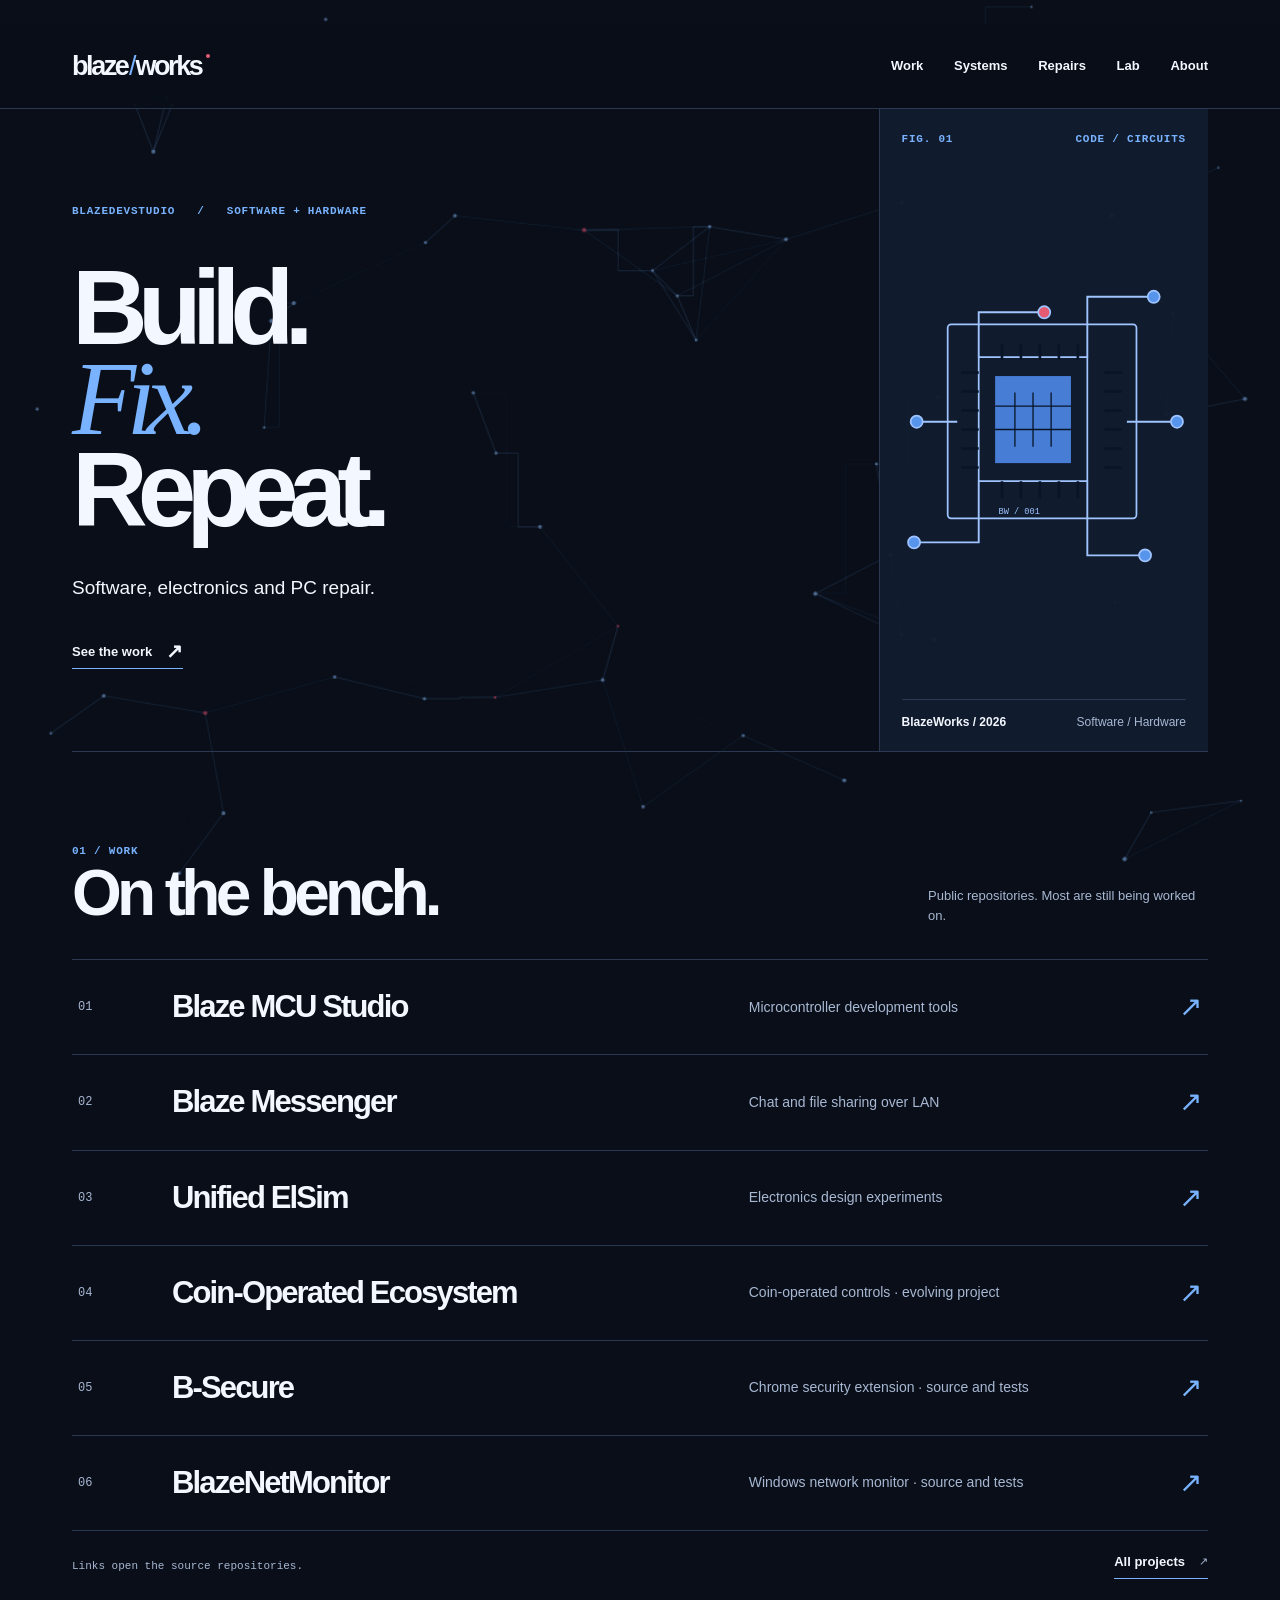
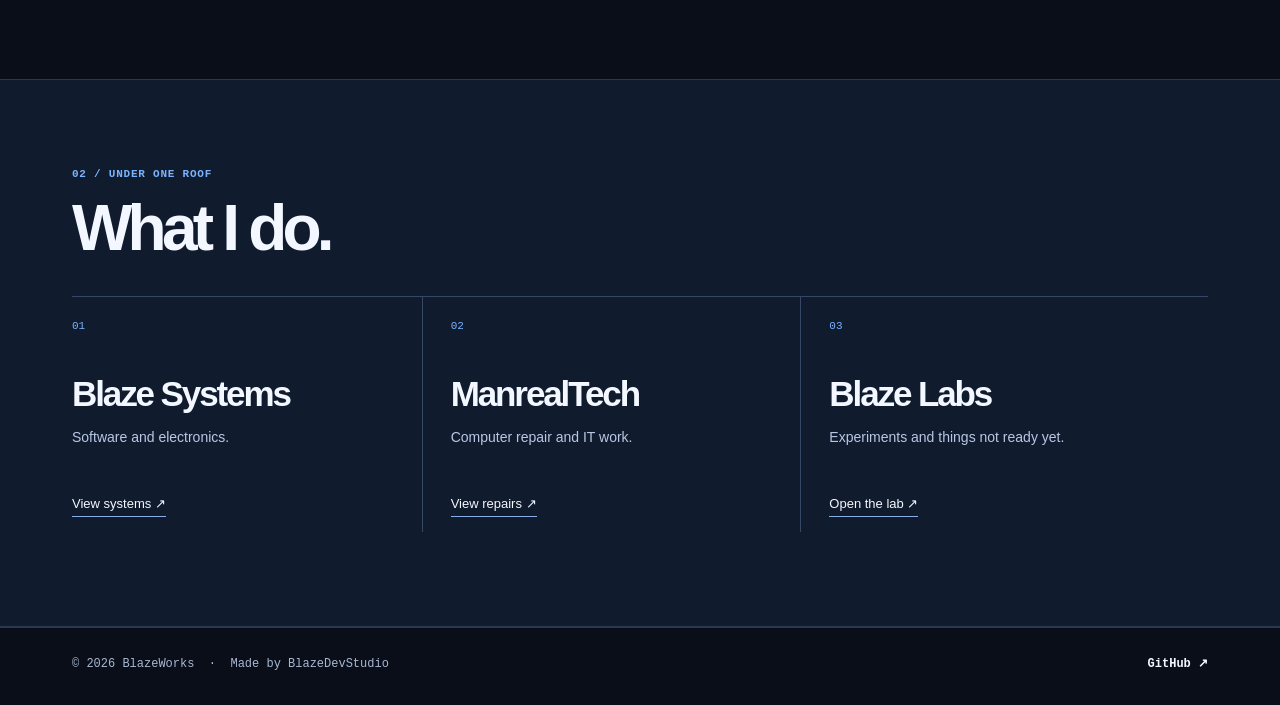
==== index.html @ 7ce8f714 "site: restore original IC artwork and extend subtle interactive circuitry to all pages" ====
<!doctype html>
<html lang="en"><head><meta charset="utf-8"><meta name="viewport" content="width=device-width, initial-scale=1"><meta name="theme-color" content="#090E18"><meta name="description" content="BlazeWorks — software, electronics, PC repair and projects from BlazeDevStudio."><title>BlazeWorks</title><link rel="icon" href="./favicon.svg" type="image/svg+xml"><link rel="stylesheet" href="./assets/style.css"><script src="./assets/circuit.js" defer></script></head>
<body><canvas id="circuit-field" class="circuit-field" aria-hidden="true"></canvas><a class="skip" href="#main">Skip to content</a><header class="site-header"><div class="container header-inner"><a class="wordmark" href="./" aria-label="BlazeWorks home">blaze<span class="mark">/</span>works</a><nav class="nav" aria-label="Main navigation"><a href="./projects/">Work</a><a href="./systems/">Systems</a><a href="./manrealtech/">Repairs</a><a href="./labs/">Lab</a><a href="./about/">About</a></nav></div></header>
<main id="main">
<section class="hero container"><div class="hero-copy"><div><span class="kicker">BlazeDevStudio &nbsp; / &nbsp; Software + hardware</span><h1>Build.<br><em>Fix.</em><br>Repeat.</h1><p class="hero-sub">Software, electronics and PC repair.</p></div><div class="hero-meta"><a class="text-link" href="./projects/">See the work <span class="arrow">↗</span></a></div></div><div class="hero-aside"><div class="folio"><span>FIG. 01</span><span>CODE / CIRCUITS</span></div><svg class="artwork" viewBox="0 0 330 370" fill="none" xmlns="http://www.w3.org/2000/svg" role="img" aria-label="Simple circuit board drawing">
<rect x="53" y="70" width="219" height="225" rx="4" stroke="currentColor" stroke-width="2"/>
<path d="M89 108V56H165M215 108V38H292M89 252V323H14M215 252V338H282M63 183H17M262 183H319" stroke="currentColor" stroke-width="2.2" stroke-linecap="square"/>
<rect x="89" y="108" width="126" height="144" rx="1" stroke="currentColor" stroke-width="2"/>
<rect x="108" y="130" width="88" height="101" fill="#477DD5"/>
<path d="M131 149v63m21-63v63m21-63v63" stroke="#091426" stroke-width="1.5"/>
<path d="M108 165h88M108 192h88" stroke="#091426" stroke-width="1.5"/>
<path d="M116 112v-19m22 19V93m22 19V93m22 19V93m22 19V93M116 252v20m22-20v20m22-20v20m22-20v20m22-20v20M89 126H69m20 22H69m20 22H69m20 22H69m20 22H69m20 22H69m166-110h20m-20 22h20m-20 22h20m-20 22h20m-20 22h20m-20 22h20" stroke="#091426" stroke-width="3"/>
<circle cx="165" cy="56" r="7" fill="#E45B72" stroke="currentColor" stroke-width="2"/>
<circle cx="292" cy="38" r="7" fill="#5795EC" stroke="currentColor" stroke-width="2"/>
<circle cx="14" cy="323" r="7" fill="#5795EC" stroke="currentColor" stroke-width="2"/>
<circle cx="282" cy="338" r="7" fill="#5795EC" stroke="currentColor" stroke-width="2"/>
<circle cx="17" cy="183" r="7" fill="#5795EC" stroke="currentColor" stroke-width="2"/>
<circle cx="319" cy="183" r="7" fill="#5795EC" stroke="currentColor" stroke-width="2"/>
<text x="112" y="290" fill="currentColor" font-size="10" font-family="monospace">BW / 001</text>
</svg><div class="aside-caption"><span>BlazeWorks / 2026</span><span>Software / Hardware</span></div></div></section>
<section class="section container" id="work"><div class="section-header"><div><span class="overline">01 / Work</span><h2 class="section-heading">On the bench.</h2></div><p class="section-note">Public repositories. Most are still being worked on.</p></div><div class="work-list"><a class="work-row" href="https://github.com/BlazeDevStudio/BlazeMCUstudio" aria-label="Blaze MCU Studio on GitHub"><span class="number">01</span><h3>Blaze MCU Studio</h3><p>Microcontroller development tools</p><span class="go" aria-hidden="true">↗</span></a><a class="work-row" href="https://github.com/BlazeDevStudio/BlazeMessenger" aria-label="Blaze Messenger on GitHub"><span class="number">02</span><h3>Blaze Messenger</h3><p>Chat and file sharing over LAN</p><span class="go" aria-hidden="true">↗</span></a><a class="work-row" href="https://github.com/BlazeDevStudio/BlazeUnifiedElSim" aria-label="Unified ElSim on GitHub"><span class="number">03</span><h3>Unified ElSim</h3><p>Electronics design experiments</p><span class="go" aria-hidden="true">↗</span></a><a class="work-row" href="https://github.com/BlazeDevStudio/CoinOperatedEcosystem" aria-label="Coin-Operated Ecosystem on GitHub"><span class="number">04</span><h3>Coin-Operated Ecosystem</h3><p>Coin-operated controls · evolving project</p><span class="go" aria-hidden="true">↗</span></a><a class="work-row" href="https://github.com/BlazeDevStudio/B-Secure" aria-label="B-Secure on GitHub"><span class="number">05</span><h3>B-Secure</h3><p>Chrome security extension · source and tests</p><span class="go" aria-hidden="true">↗</span></a><a class="work-row" href="https://github.com/BlazeDevStudio/BlazingSystems-Projects/tree/main/networking/blazenetmonitor" aria-label="BlazeNetMonitor on GitHub"><span class="number">06</span><h3>BlazeNetMonitor</h3><p>Windows network monitor · source and tests</p><span class="go" aria-hidden="true">↗</span></a></div><div class="work-footer"><span>Links open the source repositories.</span><a class="text-link" href="./projects/">All projects <span class="arrow">↗</span></a></div></section>
<section class="studios"><div class="container"><span class="overline">02 / Under one roof</span><h2 class="studios-heading">What I do.</h2><div class="studio-grid"><div class="studio"><span class="studio-num">01</span><h3>Blaze Systems</h3><p>Software and electronics.</p><a href="./systems/">View systems ↗</a></div><div class="studio"><span class="studio-num">02</span><h3>ManrealTech</h3><p>Computer repair and IT work.</p><a href="./manrealtech/">View repairs ↗</a></div><div class="studio"><span class="studio-num">03</span><h3>Blaze Labs</h3><p>Experiments and things not ready yet.</p><a href="./labs/">Open the lab ↗</a></div></div></div></section>

</main><footer class="site-footer"><div class="container footer-inner"><small>© 2026 BlazeWorks &nbsp;·&nbsp; Made by BlazeDevStudio</small><a href="https://github.com/BlazeDevStudio">GitHub ↗</a></div></footer></body></html>
---- assets/style.css ----
:root{color-scheme:dark;--paper:#090E18;--ink:#F3F7FF;--soft:#A8B8D3;--rule:#2A3852;--accent:#79B3FF;--accent-hover:#B5D6FF;--signal:#E45B72;--panel:#111D30;--panel-hover:#16233A;--frame:1136px}
*{box-sizing:border-box}
html{scroll-behavior:smooth}
body{margin:0;background:var(--paper);color:var(--ink);font:16px/1.5 Arial,Helvetica,sans-serif;-webkit-font-smoothing:antialiased}
a{color:inherit;text-decoration:none}
a:focus-visible{outline:2px solid var(--accent);outline-offset:5px}
button{font:inherit}
.skip{position:absolute;left:-9999px;top:0;background:var(--accent);color:#090E18;z-index:10;padding:12px}
.skip:focus{left:0}
.container{width:min(var(--frame),calc(100% - 56px));margin:auto}
.site-header{border-bottom:1px solid var(--rule);background:var(--paper)}
.header-inner{display:flex;align-items:center;justify-content:space-between;min-height:84px;gap:24px}
.wordmark{font-size:27px;font-weight:850;letter-spacing:-.09em;white-space:nowrap;line-height:1}
.wordmark .mark{font-weight:400;color:var(--accent);margin:0 .055em}.wordmark::after{content:"";display:inline-block;width:4px;height:4px;background:var(--signal);border-radius:50%;margin:1px 0 0 5px;vertical-align:top}
.nav{display:flex;gap:clamp(14px,2.4vw,35px);align-items:center;flex-wrap:wrap}
.nav a{font-size:13px;font-weight:700;position:relative}
.nav a[aria-current=page]:after,.nav a:hover:after{content:"";height:2px;background:var(--accent);position:absolute;left:0;right:0;bottom:-8px}
.nav a.external:after{display:none}
.nav a.external{border-bottom:1px solid currentColor;padding-bottom:3px}
.kicker,.overline,.meta,.eyebrow,.folio,.footlabel{font-family:ui-monospace,SFMono-Regular,Consolas,"Liberation Mono",monospace;font-size:11px;font-weight:600;letter-spacing:.07em;text-transform:uppercase}
.kicker{color:var(--soft)}
.hero{min-height:620px;display:grid;grid-template-columns:1.42fr .58fr;border-bottom:1px solid var(--rule)}
.hero-copy{padding:88px 25px 82px 0;display:flex;flex-direction:column;justify-content:space-between;align-items:start}
.hero h1{margin:42px 0 40px;font-size:clamp(68px,8.2vw,134px);line-height:.86;letter-spacing:-.095em;font-weight:800}
.hero h1 em{font-family:Georgia,"Times New Roman",serif;font-weight:400;letter-spacing:-.09em;color:var(--accent)}
.hero-sub{font-size:19px;max-width:395px;line-height:1.4;margin:0}
.underlined{border-bottom:2px solid var(--accent);padding-bottom:2px}
.hero-meta{display:flex;gap:16px;align-items:center;margin-top:40px}
.text-link{display:inline-flex;gap:14px;align-items:center;font-size:13px;font-weight:750;border-bottom:1px solid var(--accent);padding-bottom:7px}
.text-link:hover{border-color:var(--accent-hover);color:var(--accent-hover)}
.arrow{font-size:20px;line-height:1}
.hero-aside{position:relative;border-left:1px solid var(--rule);background:var(--panel);padding:22px 22px 20px;display:flex;flex-direction:column;justify-content:space-between;overflow:hidden;min-width:0}
.hero-aside .folio{display:flex;justify-content:space-between}
.artwork{width:100%;max-width:335px;align-self:center;display:block;color:#9FC4FF}
.aside-caption{display:flex;justify-content:space-between;align-items:end;gap:8px;font-size:12px;font-weight:700;border-top:1px solid var(--rule);padding-top:13px}
.aside-caption span:last-child{color:var(--soft);font-weight:400}
.section{padding:85px 0 100px}
.section-header{display:flex;align-items:end;justify-content:space-between;gap:24px;margin-bottom:34px}
.section-heading{margin:0;font-size:clamp(38px,5.5vw,64px);line-height:1;letter-spacing:-.073em}
.section-note{font-size:13px;color:var(--soft);max-width:280px;margin:0}
.work-list{border-top:1px solid var(--rule)}
.work-row{display:grid;grid-template-columns:80px minmax(0,1.1fr) minmax(0,.8fr) 30px;align-items:center;gap:14px;border-bottom:1px solid var(--rule);padding:30px 6px;transition:background .15s ease}
.work-row:hover{background:var(--panel-hover)}.work-row:hover h3{color:var(--accent-hover)}
.work-row .number{font:12px ui-monospace,SFMono-Regular,Consolas,monospace;color:var(--soft)}
.work-row h3{margin:0;font-size:clamp(22px,2.5vw,31px);letter-spacing:-.06em;line-height:1.1}
.work-row p{font-size:14px;color:var(--soft);margin:0}
.work-row .go{font-size:28px;line-height:1;text-align:right}
.work-row:hover .go{color:var(--accent)}
.work-footer{margin-top:21px;display:flex;justify-content:space-between;align-items:center;gap:15px}
.work-footer span{font:11px ui-monospace,SFMono-Regular,Consolas,monospace;color:var(--soft)}
.studios{background:var(--panel);color:var(--ink);padding:80px 0 94px;border-top:1px solid var(--rule);border-bottom:1px solid var(--rule)}
.studios-heading{font-size:clamp(38px,5vw,64px);letter-spacing:-.075em;line-height:1;margin:12px 0 36px}
.studio-grid{display:grid;grid-template-columns:repeat(3,1fr);border-top:1px solid #364866}
.studio{min-height:235px;display:flex;flex-direction:column;border-right:1px solid #364866;padding:23px 32px 15px 0;margin-right:28px}
.studio:last-child{border:0;margin-right:0}
.studio-num{font:11px ui-monospace,SFMono-Regular,Consolas,monospace;color:#A6B9DC}
.studio h3{margin:36px 0 6px;font-size:clamp(25px,3vw,35px);letter-spacing:-.06em}
.studio p{margin:0 0 20px;color:#B8C8E4;font-size:14px}
.studio a{margin-top:auto;font-size:13px;border-bottom:1px solid #87ADE7;width:fit-content;padding-bottom:3px}
.studio a:hover{color:var(--accent-hover);border-color:var(--accent-hover)}
.note-strip{padding:42px 0 50px;border-bottom:1px solid var(--rule)}
.note-strip .container{display:flex;align-items:start;gap:36px;justify-content:space-between}
.note-strip p{font-family:Georgia,serif;font-size:clamp(23px,3vw,35px);line-height:1.24;letter-spacing:-.035em;margin:0;max-width:700px}
.site-footer{padding:28px 0 35px}
.footer-inner{display:flex;justify-content:space-between;align-items:center;gap:24px}
.footer-inner small,.footer-inner a{font:12px ui-monospace,SFMono-Regular,Consolas,monospace;color:var(--soft)}
.footer-inner a{color:var(--ink);font-weight:bold}
.inner-hero{padding:76px 0 65px;min-height:355px;display:flex;flex-direction:column;justify-content:space-between;border-bottom:1px solid var(--rule)}
.inner-hero h1{font-size:clamp(60px,10vw,132px);line-height:.9;letter-spacing:-.09em;margin:24px 0 25px}
.inner-hero .intro{font-size:18px;max-width:520px;margin:0}
.inner-hero .back{font:12px ui-monospace,SFMono-Regular,Consolas,monospace;color:var(--soft)}
.inner-hero .back a{border-bottom:1px solid var(--accent);color:var(--ink)}
.inner-section{padding:62px 0 105px}
.two-col{display:grid;grid-template-columns:200px 1fr;gap:40px}
.inner-section .section-heading{font-size:clamp(32px,4vw,49px);margin:0 0 30px}
.fact-row{display:grid;grid-template-columns:minmax(150px,.6fr) minmax(0,1fr);gap:25px;padding:22px 0;border-top:1px solid var(--rule);font-size:14px}
.fact-row strong{font-size:19px;letter-spacing:-.04em}
.fact-row span{color:var(--soft)}
.fact-row:last-child{border-bottom:1px solid var(--rule)}
.small-note{margin:22px 0 0;font-size:12px;color:var(--soft)}
.editorial{font:clamp(22px,3vw,33px)/1.35 Georgia,"Times New Roman",serif;max-width:700px;margin:0}
.editorial strong{font-family:Arial,Helvetica,sans-serif;font-weight:800}
.about-stack{max-width:850px}
.about-stack p{font-size:clamp(21px,3vw,30px);line-height:1.33;letter-spacing:-.045em;margin:0 0 24px}
.about-stack p.small{font-size:15px;letter-spacing:0;color:var(--soft);max-width:560px}
@media(max-width:850px){.hero{min-height:540px;grid-template-columns:1.1fr .9fr}.hero h1{font-size:clamp(56px,9.3vw,90px)}.hero-copy{padding-top:58px}.work-row{grid-template-columns:47px minmax(0,1fr) minmax(0,.8fr) 22px}}
@media(max-width:680px){.container{width:min(var(--frame),calc(100% - 36px))}.header-inner{min-height:88px;flex-direction:column;align-items:flex-start;justify-content:center;gap:14px;padding:16px 0}.wordmark{font-size:25px}.nav{gap:18px}.nav a{font-size:12px}.hero{display:block;min-height:0}.hero-copy{padding:64px 0 56px}.hero h1{font-size:clamp(66px,15vw,106px);margin:35px 0}.hero-sub{font-size:17px}.hero-aside{min-height:215px;border-left:0;border-top:1px solid var(--rule);padding:14px;display:grid;grid-template-columns:1fr 1fr;gap:8px;align-items:center}.artwork{max-width:150px;max-height:180px;margin:auto}.hero-aside .folio{flex-direction:column;gap:5px}.aside-caption{flex-direction:column;align-items:flex-start;border-top:0;padding:0}.section{padding:56px 0 70px}.section-header{align-items:start;flex-direction:column;gap:10px}.work-row{grid-template-columns:28px 1fr 24px;gap:10px;padding:22px 4px}.work-row p{grid-column:2;font-size:13px;grid-row:2}.work-row .go{grid-column:3;grid-row:1}.work-row h3{font-size:25px}.work-footer{align-items:start;flex-direction:column}.studios{padding:57px 0 70px}.studio-grid{display:block}.studio{border:0;border-bottom:1px solid #364866;margin:0;min-height:0;padding:17px 0 24px}.studio h3{margin:12px 0 5px}.studio p{margin-bottom:12px}.note-strip{padding:32px 0}.note-strip .container{flex-direction:column;gap:14px}.footer-inner{align-items:start;flex-direction:column;gap:9px}.inner-hero{min-height:330px;padding:55px 0 42px}.inner-hero h1{font-size:clamp(57px,12vw,90px)}.inner-hero .intro{font-size:17px}.inner-section{padding:45px 0 75px}.two-col{display:block}.two-col>.overline{display:block;margin-bottom:26px}.fact-row{grid-template-columns:1fr;gap:6px;padding:18px 0}}
@media(prefers-reduced-motion:reduce){html{scroll-behavior:auto}.work-row{transition:none}}

/* Minimal blue topaz highlights, no gradients */
.kicker,.folio,.studio-num,.overline{color:var(--accent)}
.nav a:hover,.nav a[aria-current=page]{color:var(--accent-hover)}
.work-row .go{color:var(--accent)}
.site-footer{border-top:1px solid var(--rule)}
::selection{background:#2C60AA;color:#FFFFFF}

/* Global, lightweight circuit field. Text and interactive elements remain above it. */
.circuit-field{position:fixed;inset:0;width:100%;height:100%;z-index:0;pointer-events:none;opacity:.94}
body>:not(.circuit-field){position:relative;z-index:1}
.site-header{background:rgba(9,14,24,.95)}
.hero-aside,.studios{background:rgba(17,29,48,.95)}
@media(max-width:680px){.circuit-field{opacity:.79}}
@media print{.circuit-field{display:none}}

/* BlazeDevStudio v3 — same editorial geometry, approved B in the hero. */
.brand-emblem{display:block;align-self:center;width:min(100%,320px);max-height:350px;height:auto;object-fit:contain}
@media(max-width:680px){.brand-emblem{max-width:175px;max-height:185px}}
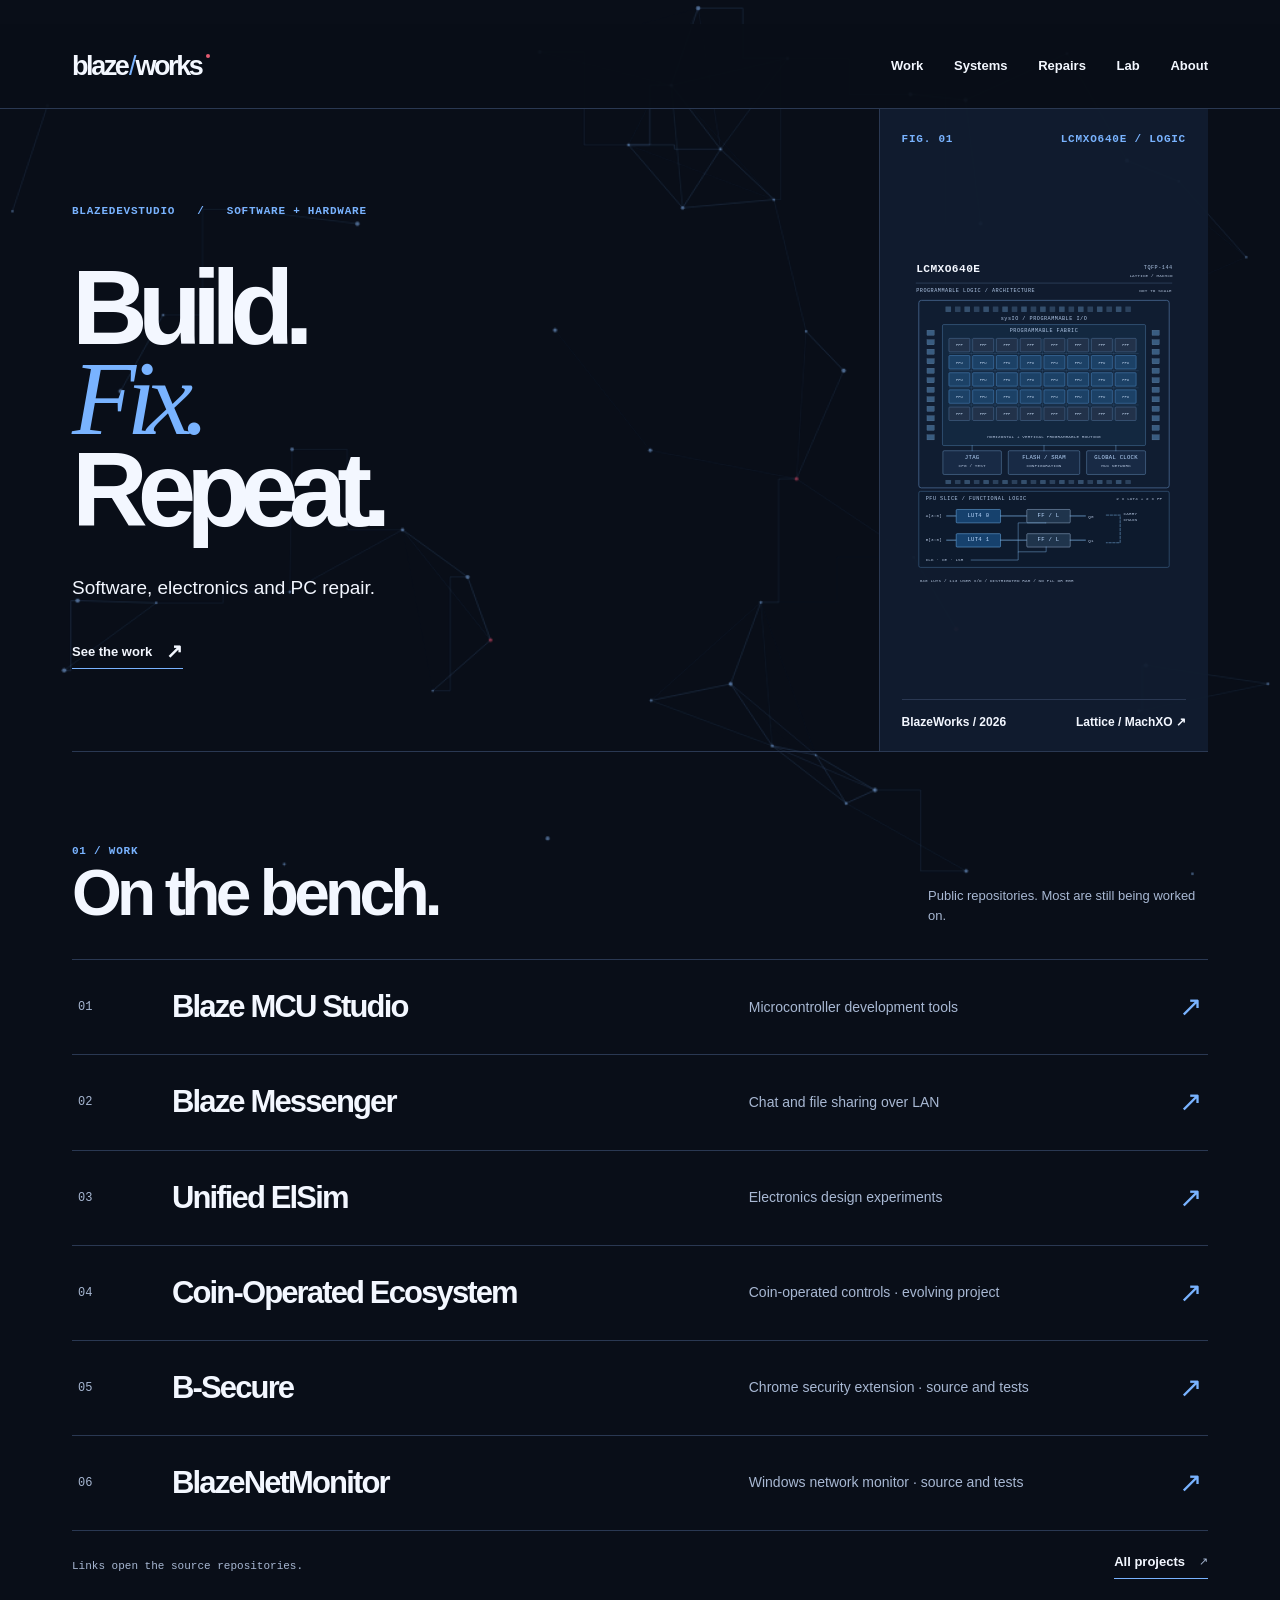
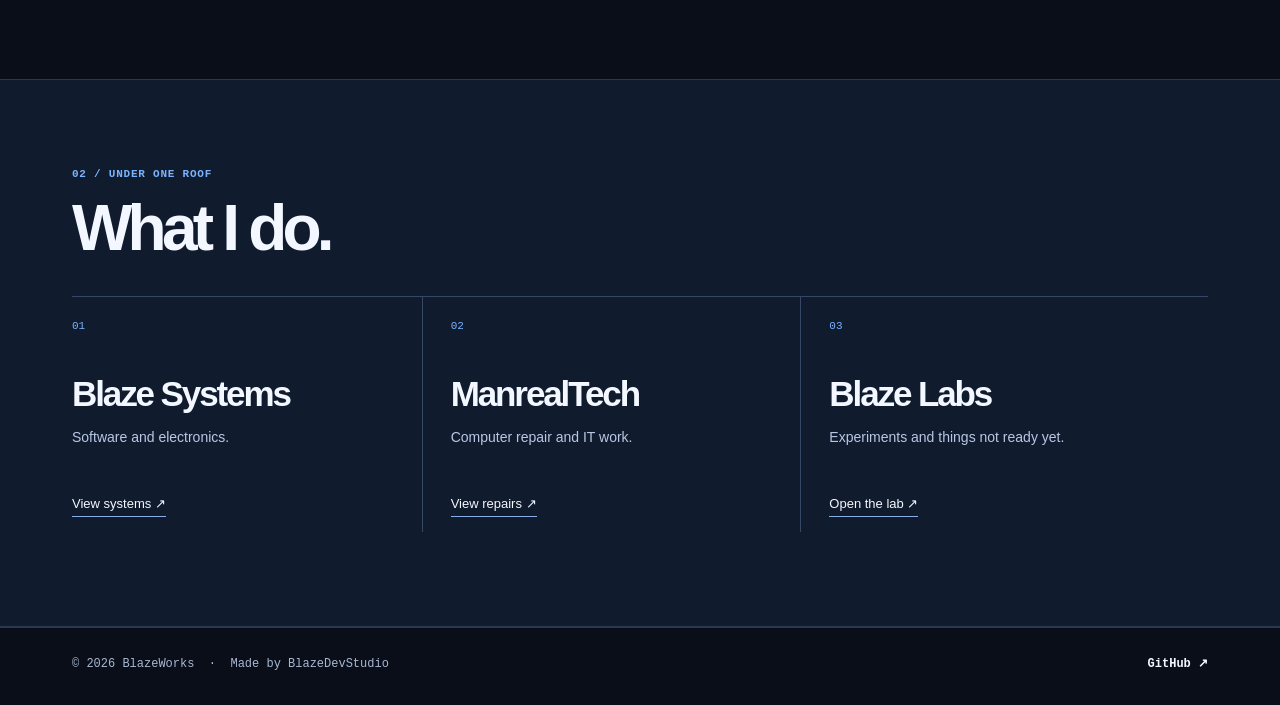
==== commit 7a7f16f3: "site: replace decorative IC with manufacturer-grounded MachXO640E logic architecture" ====
--- a/index.html
+++ b/index.html
@@ -2,22 +2,7 @@
 <html lang="en"><head><meta charset="utf-8"><meta name="viewport" content="width=device-width, initial-scale=1"><meta name="theme-color" content="#090E18"><meta name="description" content="BlazeWorks — software, electronics, PC repair and projects from BlazeDevStudio."><title>BlazeWorks</title><link rel="icon" href="./favicon.svg" type="image/svg+xml"><link rel="stylesheet" href="./assets/style.css"><script src="./assets/circuit.js" defer></script></head>
 <body><canvas id="circuit-field" class="circuit-field" aria-hidden="true"></canvas><a class="skip" href="#main">Skip to content</a><header class="site-header"><div class="container header-inner"><a class="wordmark" href="./" aria-label="BlazeWorks home">blaze<span class="mark">/</span>works</a><nav class="nav" aria-label="Main navigation"><a href="./projects/">Work</a><a href="./systems/">Systems</a><a href="./manrealtech/">Repairs</a><a href="./labs/">Lab</a><a href="./about/">About</a></nav></div></header>
 <main id="main">
-<section class="hero container"><div class="hero-copy"><div><span class="kicker">BlazeDevStudio &nbsp; / &nbsp; Software + hardware</span><h1>Build.<br><em>Fix.</em><br>Repeat.</h1><p class="hero-sub">Software, electronics and PC repair.</p></div><div class="hero-meta"><a class="text-link" href="./projects/">See the work <span class="arrow">↗</span></a></div></div><div class="hero-aside"><div class="folio"><span>FIG. 01</span><span>CODE / CIRCUITS</span></div><svg class="artwork" viewBox="0 0 330 370" fill="none" xmlns="http://www.w3.org/2000/svg" role="img" aria-label="Simple circuit board drawing">
-<rect x="53" y="70" width="219" height="225" rx="4" stroke="currentColor" stroke-width="2"/>
-<path d="M89 108V56H165M215 108V38H292M89 252V323H14M215 252V338H282M63 183H17M262 183H319" stroke="currentColor" stroke-width="2.2" stroke-linecap="square"/>
-<rect x="89" y="108" width="126" height="144" rx="1" stroke="currentColor" stroke-width="2"/>
-<rect x="108" y="130" width="88" height="101" fill="#477DD5"/>
-<path d="M131 149v63m21-63v63m21-63v63" stroke="#091426" stroke-width="1.5"/>
-<path d="M108 165h88M108 192h88" stroke="#091426" stroke-width="1.5"/>
-<path d="M116 112v-19m22 19V93m22 19V93m22 19V93m22 19V93M116 252v20m22-20v20m22-20v20m22-20v20m22-20v20M89 126H69m20 22H69m20 22H69m20 22H69m20 22H69m20 22H69m166-110h20m-20 22h20m-20 22h20m-20 22h20m-20 22h20m-20 22h20" stroke="#091426" stroke-width="3"/>
-<circle cx="165" cy="56" r="7" fill="#E45B72" stroke="currentColor" stroke-width="2"/>
-<circle cx="292" cy="38" r="7" fill="#5795EC" stroke="currentColor" stroke-width="2"/>
-<circle cx="14" cy="323" r="7" fill="#5795EC" stroke="currentColor" stroke-width="2"/>
-<circle cx="282" cy="338" r="7" fill="#5795EC" stroke="currentColor" stroke-width="2"/>
-<circle cx="17" cy="183" r="7" fill="#5795EC" stroke="currentColor" stroke-width="2"/>
-<circle cx="319" cy="183" r="7" fill="#5795EC" stroke="currentColor" stroke-width="2"/>
-<text x="112" y="290" fill="currentColor" font-size="10" font-family="monospace">BW / 001</text>
-</svg><div class="aside-caption"><span>BlazeWorks / 2026</span><span>Software / Hardware</span></div></div></section>
+<section class="hero container"><div class="hero-copy"><div><span class="kicker">BlazeDevStudio &nbsp; / &nbsp; Software + hardware</span><h1>Build.<br><em>Fix.</em><br>Repeat.</h1><p class="hero-sub">Software, electronics and PC repair.</p></div><div class="hero-meta"><a class="text-link" href="./projects/">See the work <span class="arrow">↗</span></a></div></div><div class="hero-aside"><div class="folio"><span>FIG. 01</span><span>LCMXO640E / LOGIC</span></div><a class="chip-diagram-link" href="./assets/diagrams/lcmxo640e-logic-architecture.svg" target="_blank" rel="noopener" aria-label="Open detailed LCMXO640E FPGA internal logic architecture in full resolution" title="Open full-size chip logic diagram"><img class="chip-diagram" src="./assets/diagrams/lcmxo640e-logic-architecture.svg" width="660" height="780" loading="eager" decoding="async" alt="Detailed architectural diagram of the LCMXO640E FPGA showing programmable I/O, PFU and PFF fabric, JTAG, configuration, and two LUT4-to-register paths"></a><div class="aside-caption"><span>BlazeWorks / 2026</span><a href="https://www.latticesemi.com/-/media/LatticeSemi/Documents/DataSheets/MachXO23/FPGA-DS-02071-3-3-MachXO-Family-Data-Sheet.ashx?document_id=9922" target="_blank" rel="noopener" title="Official Lattice MachXO datasheet">Lattice / MachXO ↗</a></div></div></section>
 <section class="section container" id="work"><div class="section-header"><div><span class="overline">01 / Work</span><h2 class="section-heading">On the bench.</h2></div><p class="section-note">Public repositories. Most are still being worked on.</p></div><div class="work-list"><a class="work-row" href="https://github.com/BlazeDevStudio/BlazeMCUstudio" aria-label="Blaze MCU Studio on GitHub"><span class="number">01</span><h3>Blaze MCU Studio</h3><p>Microcontroller development tools</p><span class="go" aria-hidden="true">↗</span></a><a class="work-row" href="https://github.com/BlazeDevStudio/BlazeMessenger" aria-label="Blaze Messenger on GitHub"><span class="number">02</span><h3>Blaze Messenger</h3><p>Chat and file sharing over LAN</p><span class="go" aria-hidden="true">↗</span></a><a class="work-row" href="https://github.com/BlazeDevStudio/BlazeUnifiedElSim" aria-label="Unified ElSim on GitHub"><span class="number">03</span><h3>Unified ElSim</h3><p>Electronics design experiments</p><span class="go" aria-hidden="true">↗</span></a><a class="work-row" href="https://github.com/BlazeDevStudio/CoinOperatedEcosystem" aria-label="Coin-Operated Ecosystem on GitHub"><span class="number">04</span><h3>Coin-Operated Ecosystem</h3><p>Coin-operated controls · evolving project</p><span class="go" aria-hidden="true">↗</span></a><a class="work-row" href="https://github.com/BlazeDevStudio/B-Secure" aria-label="B-Secure on GitHub"><span class="number">05</span><h3>B-Secure</h3><p>Chrome security extension · source and tests</p><span class="go" aria-hidden="true">↗</span></a><a class="work-row" href="https://github.com/BlazeDevStudio/BlazingSystems-Projects/tree/main/networking/blazenetmonitor" aria-label="BlazeNetMonitor on GitHub"><span class="number">06</span><h3>BlazeNetMonitor</h3><p>Windows network monitor · source and tests</p><span class="go" aria-hidden="true">↗</span></a></div><div class="work-footer"><span>Links open the source repositories.</span><a class="text-link" href="./projects/">All projects <span class="arrow">↗</span></a></div></section>
 <section class="studios"><div class="container"><span class="overline">02 / Under one roof</span><h2 class="studios-heading">What I do.</h2><div class="studio-grid"><div class="studio"><span class="studio-num">01</span><h3>Blaze Systems</h3><p>Software and electronics.</p><a href="./systems/">View systems ↗</a></div><div class="studio"><span class="studio-num">02</span><h3>ManrealTech</h3><p>Computer repair and IT work.</p><a href="./manrealtech/">View repairs ↗</a></div><div class="studio"><span class="studio-num">03</span><h3>Blaze Labs</h3><p>Experiments and things not ready yet.</p><a href="./labs/">Open the lab ↗</a></div></div></div></section>
 
--- a/assets/style.css
+++ b/assets/style.css
@@ -106,3 +106,10 @@
 /* BlazeDevStudio v3 — same editorial geometry, approved B in the hero. */
 .brand-emblem{display:block;align-self:center;width:min(100%,320px);max-height:350px;height:auto;object-fit:contain}
 @media(max-width:680px){.brand-emblem{max-width:175px;max-height:185px}}
+
+/* LCMXO640E architecture diagram: open the full SVG for legible circuit labels. */
+.chip-diagram-link{display:block;align-self:center;width:100%;max-width:335px;outline-offset:5px}
+.chip-diagram{display:block;width:100%;height:auto;max-height:380px;object-fit:contain}
+.chip-diagram-link:hover .chip-diagram{filter:brightness(1.09)}
+.aside-caption a:hover{color:var(--accent-hover)}
+@media(max-width:680px){.chip-diagram-link{max-width:175px}.chip-diagram{max-height:196px}}
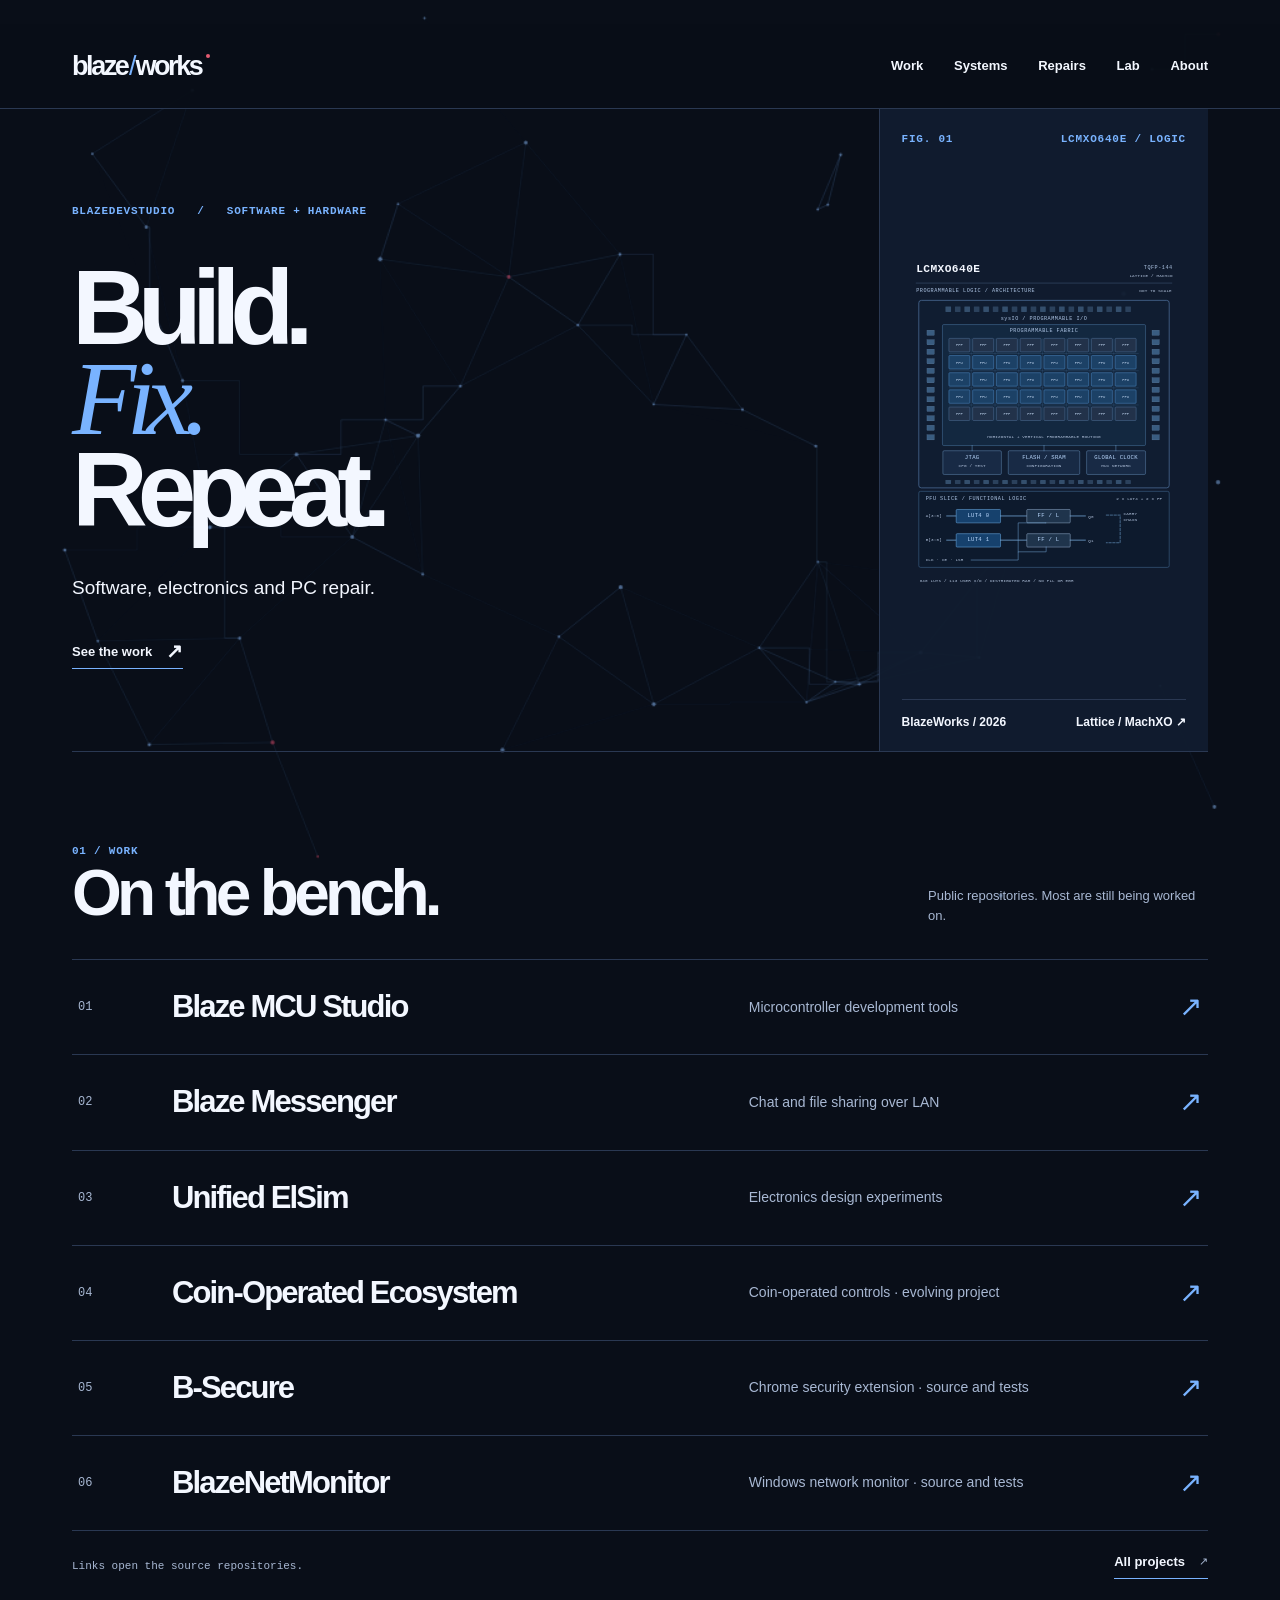
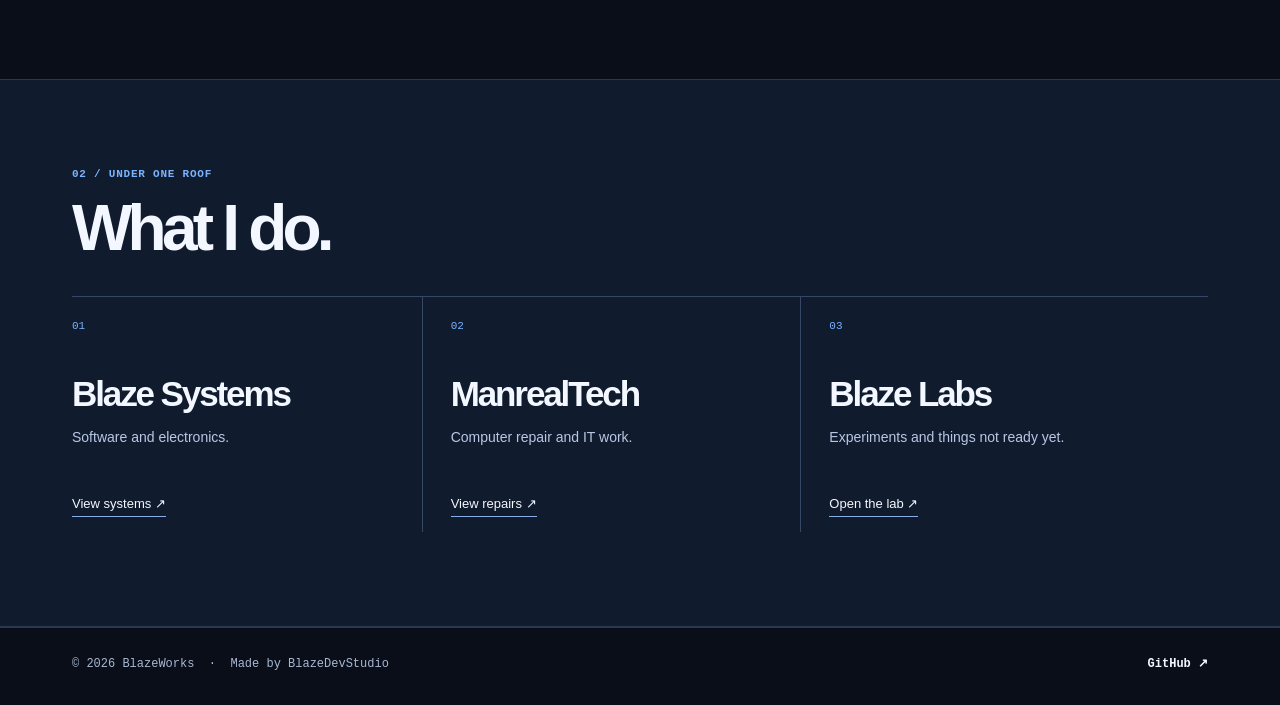
==== commit 8fb871f1: "refactor(site): human-readable HTML, six ordered CSS layers, documented canvas script" ====
--- a/index.html
+++ b/index.html
@@ -1,9 +1,160 @@
 <!doctype html>
-<html lang="en"><head><meta charset="utf-8"><meta name="viewport" content="width=device-width, initial-scale=1"><meta name="theme-color" content="#090E18"><meta name="description" content="BlazeWorks — software, electronics, PC repair and projects from BlazeDevStudio."><title>BlazeWorks</title><link rel="icon" href="./favicon.svg" type="image/svg+xml"><link rel="stylesheet" href="./assets/style.css"><script src="./assets/circuit.js" defer></script></head>
-<body><canvas id="circuit-field" class="circuit-field" aria-hidden="true"></canvas><a class="skip" href="#main">Skip to content</a><header class="site-header"><div class="container header-inner"><a class="wordmark" href="./" aria-label="BlazeWorks home">blaze<span class="mark">/</span>works</a><nav class="nav" aria-label="Main navigation"><a href="./projects/">Work</a><a href="./systems/">Systems</a><a href="./manrealtech/">Repairs</a><a href="./labs/">Lab</a><a href="./about/">About</a></nav></div></header>
-<main id="main">
-<section class="hero container"><div class="hero-copy"><div><span class="kicker">BlazeDevStudio &nbsp; / &nbsp; Software + hardware</span><h1>Build.<br><em>Fix.</em><br>Repeat.</h1><p class="hero-sub">Software, electronics and PC repair.</p></div><div class="hero-meta"><a class="text-link" href="./projects/">See the work <span class="arrow">↗</span></a></div></div><div class="hero-aside"><div class="folio"><span>FIG. 01</span><span>LCMXO640E / LOGIC</span></div><a class="chip-diagram-link" href="./assets/diagrams/lcmxo640e-logic-architecture.svg" target="_blank" rel="noopener" aria-label="Open detailed LCMXO640E FPGA internal logic architecture in full resolution" title="Open full-size chip logic diagram"><img class="chip-diagram" src="./assets/diagrams/lcmxo640e-logic-architecture.svg" width="660" height="780" loading="eager" decoding="async" alt="Detailed architectural diagram of the LCMXO640E FPGA showing programmable I/O, PFU and PFF fabric, JTAG, configuration, and two LUT4-to-register paths"></a><div class="aside-caption"><span>BlazeWorks / 2026</span><a href="https://www.latticesemi.com/-/media/LatticeSemi/Documents/DataSheets/MachXO23/FPGA-DS-02071-3-3-MachXO-Family-Data-Sheet.ashx?document_id=9922" target="_blank" rel="noopener" title="Official Lattice MachXO datasheet">Lattice / MachXO ↗</a></div></div></section>
-<section class="section container" id="work"><div class="section-header"><div><span class="overline">01 / Work</span><h2 class="section-heading">On the bench.</h2></div><p class="section-note">Public repositories. Most are still being worked on.</p></div><div class="work-list"><a class="work-row" href="https://github.com/BlazeDevStudio/BlazeMCUstudio" aria-label="Blaze MCU Studio on GitHub"><span class="number">01</span><h3>Blaze MCU Studio</h3><p>Microcontroller development tools</p><span class="go" aria-hidden="true">↗</span></a><a class="work-row" href="https://github.com/BlazeDevStudio/BlazeMessenger" aria-label="Blaze Messenger on GitHub"><span class="number">02</span><h3>Blaze Messenger</h3><p>Chat and file sharing over LAN</p><span class="go" aria-hidden="true">↗</span></a><a class="work-row" href="https://github.com/BlazeDevStudio/BlazeUnifiedElSim" aria-label="Unified ElSim on GitHub"><span class="number">03</span><h3>Unified ElSim</h3><p>Electronics design experiments</p><span class="go" aria-hidden="true">↗</span></a><a class="work-row" href="https://github.com/BlazeDevStudio/CoinOperatedEcosystem" aria-label="Coin-Operated Ecosystem on GitHub"><span class="number">04</span><h3>Coin-Operated Ecosystem</h3><p>Coin-operated controls · evolving project</p><span class="go" aria-hidden="true">↗</span></a><a class="work-row" href="https://github.com/BlazeDevStudio/B-Secure" aria-label="B-Secure on GitHub"><span class="number">05</span><h3>B-Secure</h3><p>Chrome security extension · source and tests</p><span class="go" aria-hidden="true">↗</span></a><a class="work-row" href="https://github.com/BlazeDevStudio/BlazingSystems-Projects/tree/main/networking/blazenetmonitor" aria-label="BlazeNetMonitor on GitHub"><span class="number">06</span><h3>BlazeNetMonitor</h3><p>Windows network monitor · source and tests</p><span class="go" aria-hidden="true">↗</span></a></div><div class="work-footer"><span>Links open the source repositories.</span><a class="text-link" href="./projects/">All projects <span class="arrow">↗</span></a></div></section>
-<section class="studios"><div class="container"><span class="overline">02 / Under one roof</span><h2 class="studios-heading">What I do.</h2><div class="studio-grid"><div class="studio"><span class="studio-num">01</span><h3>Blaze Systems</h3><p>Software and electronics.</p><a href="./systems/">View systems ↗</a></div><div class="studio"><span class="studio-num">02</span><h3>ManrealTech</h3><p>Computer repair and IT work.</p><a href="./manrealtech/">View repairs ↗</a></div><div class="studio"><span class="studio-num">03</span><h3>Blaze Labs</h3><p>Experiments and things not ready yet.</p><a href="./labs/">Open the lab ↗</a></div></div></div></section>
-
-</main><footer class="site-footer"><div class="container footer-inner"><small>© 2026 BlazeWorks &nbsp;·&nbsp; Made by BlazeDevStudio</small><a href="https://github.com/BlazeDevStudio">GitHub ↗</a></div></footer></body></html>+<html lang="en">
+  <head>
+    <meta charset="utf-8">
+    <meta name="viewport" content="width=device-width, initial-scale=1">
+    <meta name="theme-color" content="#090E18">
+    <meta name="description" content="BlazeWorks — software, electronics, PC repair and projects from BlazeDevStudio.">
+    <title>
+      BlazeWorks
+    </title>
+    <link rel="icon" href="./favicon.svg" type="image/svg+xml">
+    <link rel="stylesheet" href="./assets/style.css">
+    <script src="./assets/circuit.js" defer>
+    </script>
+  </head>
+  <body>
+    <canvas id="circuit-field" class="circuit-field" aria-hidden="true"></canvas><a class="skip" href="#main">Skip to content</a>
+    <header class="site-header">
+      <div class="container header-inner">
+        <a class="wordmark" href="./" aria-label="BlazeWorks home">blaze<span class="mark">/</span>works</a>
+        <nav class="nav" aria-label="Main navigation">
+          <a href="./projects/">Work</a><a href="./systems/">Systems</a><a href="./manrealtech/">Repairs</a><a href="./labs/">Lab</a><a href="./about/">About</a>
+        </nav>
+      </div>
+    </header>
+    <main id="main">
+      <section class="hero container">
+        <div class="hero-copy">
+          <div>
+            <span class="kicker">BlazeDevStudio &nbsp; / &nbsp; Software + hardware</span>
+            <h1>
+              Build.<br><em>Fix.</em><br>Repeat.
+            </h1>
+            <p class="hero-sub">
+              Software, electronics and PC repair.
+            </p>
+          </div>
+          <div class="hero-meta">
+            <a class="text-link" href="./projects/">See the work <span class="arrow">↗</span></a>
+          </div>
+        </div>
+        <div class="hero-aside">
+          <div class="folio">
+            <span>FIG. 01</span><span>LCMXO640E / LOGIC</span>
+          </div>
+          <a class="chip-diagram-link" href="./assets/diagrams/lcmxo640e-logic-architecture.svg" target="_blank" rel="noopener" aria-label="Open detailed LCMXO640E FPGA internal logic architecture in full resolution" title="Open full-size chip logic diagram"><img class="chip-diagram" src="./assets/diagrams/lcmxo640e-logic-architecture.svg" width="660" height="780" loading="eager" decoding="async" alt="Detailed architectural diagram of the LCMXO640E FPGA showing programmable I/O, PFU and PFF fabric, JTAG, configuration, and two LUT4-to-register paths"></a>
+          <div class="aside-caption">
+            <span>BlazeWorks / 2026</span><a href="https://www.latticesemi.com/-/media/LatticeSemi/Documents/DataSheets/MachXO23/FPGA-DS-02071-3-3-MachXO-Family-Data-Sheet.ashx?document_id=9922" target="_blank" rel="noopener" title="Official Lattice MachXO datasheet">Lattice / MachXO ↗</a>
+          </div>
+        </div>
+      </section>
+      <section class="section container" id="work">
+        <div class="section-header">
+          <div>
+            <span class="overline">01 / Work</span>
+            <h2 class="section-heading">
+              On the bench.
+            </h2>
+          </div>
+          <p class="section-note">
+            Public repositories. Most are still being worked on.
+          </p>
+        </div>
+        <div class="work-list">
+          <a class="work-row" href="https://github.com/BlazeDevStudio/BlazeMCUstudio" aria-label="Blaze MCU Studio on GitHub"><span class="number">01</span>
+          <h3>
+            Blaze MCU Studio
+          </h3>
+          <p>
+            Microcontroller development tools
+          </p>
+          <span class="go" aria-hidden="true">↗</span></a><a class="work-row" href="https://github.com/BlazeDevStudio/BlazeMessenger" aria-label="Blaze Messenger on GitHub"><span class="number">02</span>
+          <h3>
+            Blaze Messenger
+          </h3>
+          <p>
+            Chat and file sharing over LAN
+          </p>
+          <span class="go" aria-hidden="true">↗</span></a><a class="work-row" href="https://github.com/BlazeDevStudio/BlazeUnifiedElSim" aria-label="Unified ElSim on GitHub"><span class="number">03</span>
+          <h3>
+            Unified ElSim
+          </h3>
+          <p>
+            Electronics design experiments
+          </p>
+          <span class="go" aria-hidden="true">↗</span></a><a class="work-row" href="https://github.com/BlazeDevStudio/CoinOperatedEcosystem" aria-label="Coin-Operated Ecosystem on GitHub"><span class="number">04</span>
+          <h3>
+            Coin-Operated Ecosystem
+          </h3>
+          <p>
+            Coin-operated controls · evolving project
+          </p>
+          <span class="go" aria-hidden="true">↗</span></a><a class="work-row" href="https://github.com/BlazeDevStudio/B-Secure" aria-label="B-Secure on GitHub"><span class="number">05</span>
+          <h3>
+            B-Secure
+          </h3>
+          <p>
+            Chrome security extension · source and tests
+          </p>
+          <span class="go" aria-hidden="true">↗</span></a><a class="work-row" href="https://github.com/BlazeDevStudio/BlazingSystems-Projects/tree/main/networking/blazenetmonitor" aria-label="BlazeNetMonitor on GitHub"><span class="number">06</span>
+          <h3>
+            BlazeNetMonitor
+          </h3>
+          <p>
+            Windows network monitor · source and tests
+          </p>
+          <span class="go" aria-hidden="true">↗</span></a>
+        </div>
+        <div class="work-footer">
+          <span>Links open the source repositories.</span><a class="text-link" href="./projects/">All projects <span class="arrow">↗</span></a>
+        </div>
+      </section>
+      <section class="studios">
+        <div class="container">
+          <span class="overline">02 / Under one roof</span>
+          <h2 class="studios-heading">
+            What I do.
+          </h2>
+          <div class="studio-grid">
+            <div class="studio">
+              <span class="studio-num">01</span>
+              <h3>
+                Blaze Systems
+              </h3>
+              <p>
+                Software and electronics.
+              </p>
+              <a href="./systems/">View systems ↗</a>
+            </div>
+            <div class="studio">
+              <span class="studio-num">02</span>
+              <h3>
+                ManrealTech
+              </h3>
+              <p>
+                Computer repair and IT work.
+              </p>
+              <a href="./manrealtech/">View repairs ↗</a>
+            </div>
+            <div class="studio">
+              <span class="studio-num">03</span>
+              <h3>
+                Blaze Labs
+              </h3>
+              <p>
+                Experiments and things not ready yet.
+              </p>
+              <a href="./labs/">Open the lab ↗</a>
+            </div>
+          </div>
+        </div>
+      </section>
+    </main>
+    <footer class="site-footer">
+      <div class="container footer-inner">
+        <small>© 2026 BlazeWorks &nbsp;·&nbsp; Made by BlazeDevStudio</small><a href="https://github.com/BlazeDevStudio">GitHub ↗</a>
+      </div>
+    </footer>
+  </body>
+</html>
--- a/assets/style.css
+++ b/assets/style.css
@@ -1,115 +1,7 @@
-
-:root{color-scheme:dark;--paper:#090E18;--ink:#F3F7FF;--soft:#A8B8D3;--rule:#2A3852;--accent:#79B3FF;--accent-hover:#B5D6FF;--signal:#E45B72;--panel:#111D30;--panel-hover:#16233A;--frame:1136px}
-*{box-sizing:border-box}
-html{scroll-behavior:smooth}
-body{margin:0;background:var(--paper);color:var(--ink);font:16px/1.5 Arial,Helvetica,sans-serif;-webkit-font-smoothing:antialiased}
-a{color:inherit;text-decoration:none}
-a:focus-visible{outline:2px solid var(--accent);outline-offset:5px}
-button{font:inherit}
-.skip{position:absolute;left:-9999px;top:0;background:var(--accent);color:#090E18;z-index:10;padding:12px}
-.skip:focus{left:0}
-.container{width:min(var(--frame),calc(100% - 56px));margin:auto}
-.site-header{border-bottom:1px solid var(--rule);background:var(--paper)}
-.header-inner{display:flex;align-items:center;justify-content:space-between;min-height:84px;gap:24px}
-.wordmark{font-size:27px;font-weight:850;letter-spacing:-.09em;white-space:nowrap;line-height:1}
-.wordmark .mark{font-weight:400;color:var(--accent);margin:0 .055em}.wordmark::after{content:"";display:inline-block;width:4px;height:4px;background:var(--signal);border-radius:50%;margin:1px 0 0 5px;vertical-align:top}
-.nav{display:flex;gap:clamp(14px,2.4vw,35px);align-items:center;flex-wrap:wrap}
-.nav a{font-size:13px;font-weight:700;position:relative}
-.nav a[aria-current=page]:after,.nav a:hover:after{content:"";height:2px;background:var(--accent);position:absolute;left:0;right:0;bottom:-8px}
-.nav a.external:after{display:none}
-.nav a.external{border-bottom:1px solid currentColor;padding-bottom:3px}
-.kicker,.overline,.meta,.eyebrow,.folio,.footlabel{font-family:ui-monospace,SFMono-Regular,Consolas,"Liberation Mono",monospace;font-size:11px;font-weight:600;letter-spacing:.07em;text-transform:uppercase}
-.kicker{color:var(--soft)}
-.hero{min-height:620px;display:grid;grid-template-columns:1.42fr .58fr;border-bottom:1px solid var(--rule)}
-.hero-copy{padding:88px 25px 82px 0;display:flex;flex-direction:column;justify-content:space-between;align-items:start}
-.hero h1{margin:42px 0 40px;font-size:clamp(68px,8.2vw,134px);line-height:.86;letter-spacing:-.095em;font-weight:800}
-.hero h1 em{font-family:Georgia,"Times New Roman",serif;font-weight:400;letter-spacing:-.09em;color:var(--accent)}
-.hero-sub{font-size:19px;max-width:395px;line-height:1.4;margin:0}
-.underlined{border-bottom:2px solid var(--accent);padding-bottom:2px}
-.hero-meta{display:flex;gap:16px;align-items:center;margin-top:40px}
-.text-link{display:inline-flex;gap:14px;align-items:center;font-size:13px;font-weight:750;border-bottom:1px solid var(--accent);padding-bottom:7px}
-.text-link:hover{border-color:var(--accent-hover);color:var(--accent-hover)}
-.arrow{font-size:20px;line-height:1}
-.hero-aside{position:relative;border-left:1px solid var(--rule);background:var(--panel);padding:22px 22px 20px;display:flex;flex-direction:column;justify-content:space-between;overflow:hidden;min-width:0}
-.hero-aside .folio{display:flex;justify-content:space-between}
-.artwork{width:100%;max-width:335px;align-self:center;display:block;color:#9FC4FF}
-.aside-caption{display:flex;justify-content:space-between;align-items:end;gap:8px;font-size:12px;font-weight:700;border-top:1px solid var(--rule);padding-top:13px}
-.aside-caption span:last-child{color:var(--soft);font-weight:400}
-.section{padding:85px 0 100px}
-.section-header{display:flex;align-items:end;justify-content:space-between;gap:24px;margin-bottom:34px}
-.section-heading{margin:0;font-size:clamp(38px,5.5vw,64px);line-height:1;letter-spacing:-.073em}
-.section-note{font-size:13px;color:var(--soft);max-width:280px;margin:0}
-.work-list{border-top:1px solid var(--rule)}
-.work-row{display:grid;grid-template-columns:80px minmax(0,1.1fr) minmax(0,.8fr) 30px;align-items:center;gap:14px;border-bottom:1px solid var(--rule);padding:30px 6px;transition:background .15s ease}
-.work-row:hover{background:var(--panel-hover)}.work-row:hover h3{color:var(--accent-hover)}
-.work-row .number{font:12px ui-monospace,SFMono-Regular,Consolas,monospace;color:var(--soft)}
-.work-row h3{margin:0;font-size:clamp(22px,2.5vw,31px);letter-spacing:-.06em;line-height:1.1}
-.work-row p{font-size:14px;color:var(--soft);margin:0}
-.work-row .go{font-size:28px;line-height:1;text-align:right}
-.work-row:hover .go{color:var(--accent)}
-.work-footer{margin-top:21px;display:flex;justify-content:space-between;align-items:center;gap:15px}
-.work-footer span{font:11px ui-monospace,SFMono-Regular,Consolas,monospace;color:var(--soft)}
-.studios{background:var(--panel);color:var(--ink);padding:80px 0 94px;border-top:1px solid var(--rule);border-bottom:1px solid var(--rule)}
-.studios-heading{font-size:clamp(38px,5vw,64px);letter-spacing:-.075em;line-height:1;margin:12px 0 36px}
-.studio-grid{display:grid;grid-template-columns:repeat(3,1fr);border-top:1px solid #364866}
-.studio{min-height:235px;display:flex;flex-direction:column;border-right:1px solid #364866;padding:23px 32px 15px 0;margin-right:28px}
-.studio:last-child{border:0;margin-right:0}
-.studio-num{font:11px ui-monospace,SFMono-Regular,Consolas,monospace;color:#A6B9DC}
-.studio h3{margin:36px 0 6px;font-size:clamp(25px,3vw,35px);letter-spacing:-.06em}
-.studio p{margin:0 0 20px;color:#B8C8E4;font-size:14px}
-.studio a{margin-top:auto;font-size:13px;border-bottom:1px solid #87ADE7;width:fit-content;padding-bottom:3px}
-.studio a:hover{color:var(--accent-hover);border-color:var(--accent-hover)}
-.note-strip{padding:42px 0 50px;border-bottom:1px solid var(--rule)}
-.note-strip .container{display:flex;align-items:start;gap:36px;justify-content:space-between}
-.note-strip p{font-family:Georgia,serif;font-size:clamp(23px,3vw,35px);line-height:1.24;letter-spacing:-.035em;margin:0;max-width:700px}
-.site-footer{padding:28px 0 35px}
-.footer-inner{display:flex;justify-content:space-between;align-items:center;gap:24px}
-.footer-inner small,.footer-inner a{font:12px ui-monospace,SFMono-Regular,Consolas,monospace;color:var(--soft)}
-.footer-inner a{color:var(--ink);font-weight:bold}
-.inner-hero{padding:76px 0 65px;min-height:355px;display:flex;flex-direction:column;justify-content:space-between;border-bottom:1px solid var(--rule)}
-.inner-hero h1{font-size:clamp(60px,10vw,132px);line-height:.9;letter-spacing:-.09em;margin:24px 0 25px}
-.inner-hero .intro{font-size:18px;max-width:520px;margin:0}
-.inner-hero .back{font:12px ui-monospace,SFMono-Regular,Consolas,monospace;color:var(--soft)}
-.inner-hero .back a{border-bottom:1px solid var(--accent);color:var(--ink)}
-.inner-section{padding:62px 0 105px}
-.two-col{display:grid;grid-template-columns:200px 1fr;gap:40px}
-.inner-section .section-heading{font-size:clamp(32px,4vw,49px);margin:0 0 30px}
-.fact-row{display:grid;grid-template-columns:minmax(150px,.6fr) minmax(0,1fr);gap:25px;padding:22px 0;border-top:1px solid var(--rule);font-size:14px}
-.fact-row strong{font-size:19px;letter-spacing:-.04em}
-.fact-row span{color:var(--soft)}
-.fact-row:last-child{border-bottom:1px solid var(--rule)}
-.small-note{margin:22px 0 0;font-size:12px;color:var(--soft)}
-.editorial{font:clamp(22px,3vw,33px)/1.35 Georgia,"Times New Roman",serif;max-width:700px;margin:0}
-.editorial strong{font-family:Arial,Helvetica,sans-serif;font-weight:800}
-.about-stack{max-width:850px}
-.about-stack p{font-size:clamp(21px,3vw,30px);line-height:1.33;letter-spacing:-.045em;margin:0 0 24px}
-.about-stack p.small{font-size:15px;letter-spacing:0;color:var(--soft);max-width:560px}
-@media(max-width:850px){.hero{min-height:540px;grid-template-columns:1.1fr .9fr}.hero h1{font-size:clamp(56px,9.3vw,90px)}.hero-copy{padding-top:58px}.work-row{grid-template-columns:47px minmax(0,1fr) minmax(0,.8fr) 22px}}
-@media(max-width:680px){.container{width:min(var(--frame),calc(100% - 36px))}.header-inner{min-height:88px;flex-direction:column;align-items:flex-start;justify-content:center;gap:14px;padding:16px 0}.wordmark{font-size:25px}.nav{gap:18px}.nav a{font-size:12px}.hero{display:block;min-height:0}.hero-copy{padding:64px 0 56px}.hero h1{font-size:clamp(66px,15vw,106px);margin:35px 0}.hero-sub{font-size:17px}.hero-aside{min-height:215px;border-left:0;border-top:1px solid var(--rule);padding:14px;display:grid;grid-template-columns:1fr 1fr;gap:8px;align-items:center}.artwork{max-width:150px;max-height:180px;margin:auto}.hero-aside .folio{flex-direction:column;gap:5px}.aside-caption{flex-direction:column;align-items:flex-start;border-top:0;padding:0}.section{padding:56px 0 70px}.section-header{align-items:start;flex-direction:column;gap:10px}.work-row{grid-template-columns:28px 1fr 24px;gap:10px;padding:22px 4px}.work-row p{grid-column:2;font-size:13px;grid-row:2}.work-row .go{grid-column:3;grid-row:1}.work-row h3{font-size:25px}.work-footer{align-items:start;flex-direction:column}.studios{padding:57px 0 70px}.studio-grid{display:block}.studio{border:0;border-bottom:1px solid #364866;margin:0;min-height:0;padding:17px 0 24px}.studio h3{margin:12px 0 5px}.studio p{margin-bottom:12px}.note-strip{padding:32px 0}.note-strip .container{flex-direction:column;gap:14px}.footer-inner{align-items:start;flex-direction:column;gap:9px}.inner-hero{min-height:330px;padding:55px 0 42px}.inner-hero h1{font-size:clamp(57px,12vw,90px)}.inner-hero .intro{font-size:17px}.inner-section{padding:45px 0 75px}.two-col{display:block}.two-col>.overline{display:block;margin-bottom:26px}.fact-row{grid-template-columns:1fr;gap:6px;padding:18px 0}}
-@media(prefers-reduced-motion:reduce){html{scroll-behavior:auto}.work-row{transition:none}}
-
-/* Minimal blue topaz highlights, no gradients */
-.kicker,.folio,.studio-num,.overline{color:var(--accent)}
-.nav a:hover,.nav a[aria-current=page]{color:var(--accent-hover)}
-.work-row .go{color:var(--accent)}
-.site-footer{border-top:1px solid var(--rule)}
-::selection{background:#2C60AA;color:#FFFFFF}
-
-/* Global, lightweight circuit field. Text and interactive elements remain above it. */
-.circuit-field{position:fixed;inset:0;width:100%;height:100%;z-index:0;pointer-events:none;opacity:.94}
-body>:not(.circuit-field){position:relative;z-index:1}
-.site-header{background:rgba(9,14,24,.95)}
-.hero-aside,.studios{background:rgba(17,29,48,.95)}
-@media(max-width:680px){.circuit-field{opacity:.79}}
-@media print{.circuit-field{display:none}}
-
-/* BlazeDevStudio v3 — same editorial geometry, approved B in the hero. */
-.brand-emblem{display:block;align-self:center;width:min(100%,320px);max-height:350px;height:auto;object-fit:contain}
-@media(max-width:680px){.brand-emblem{max-width:175px;max-height:185px}}
-
-/* LCMXO640E architecture diagram: open the full SVG for legible circuit labels. */
-.chip-diagram-link{display:block;align-self:center;width:100%;max-width:335px;outline-offset:5px}
-.chip-diagram{display:block;width:100%;height:auto;max-height:380px;object-fit:contain}
-.chip-diagram-link:hover .chip-diagram{filter:brightness(1.09)}
-.aside-caption a:hover{color:var(--accent-hover)}
-@media(max-width:680px){.chip-diagram-link{max-width:175px}.chip-diagram{max-height:196px}}
+/* BlazeWorks: ordered styles. Keep @imports in this order. */
+@import url("./css/00-foundation.css");
+@import url("./css/10-site-layout.css");
+@import url("./css/20-inner-pages.css");
+@import url("./css/30-responsive.css");
+@import url("./css/40-brand-and-effects.css");
+@import url("./css/50-about-resume.css");
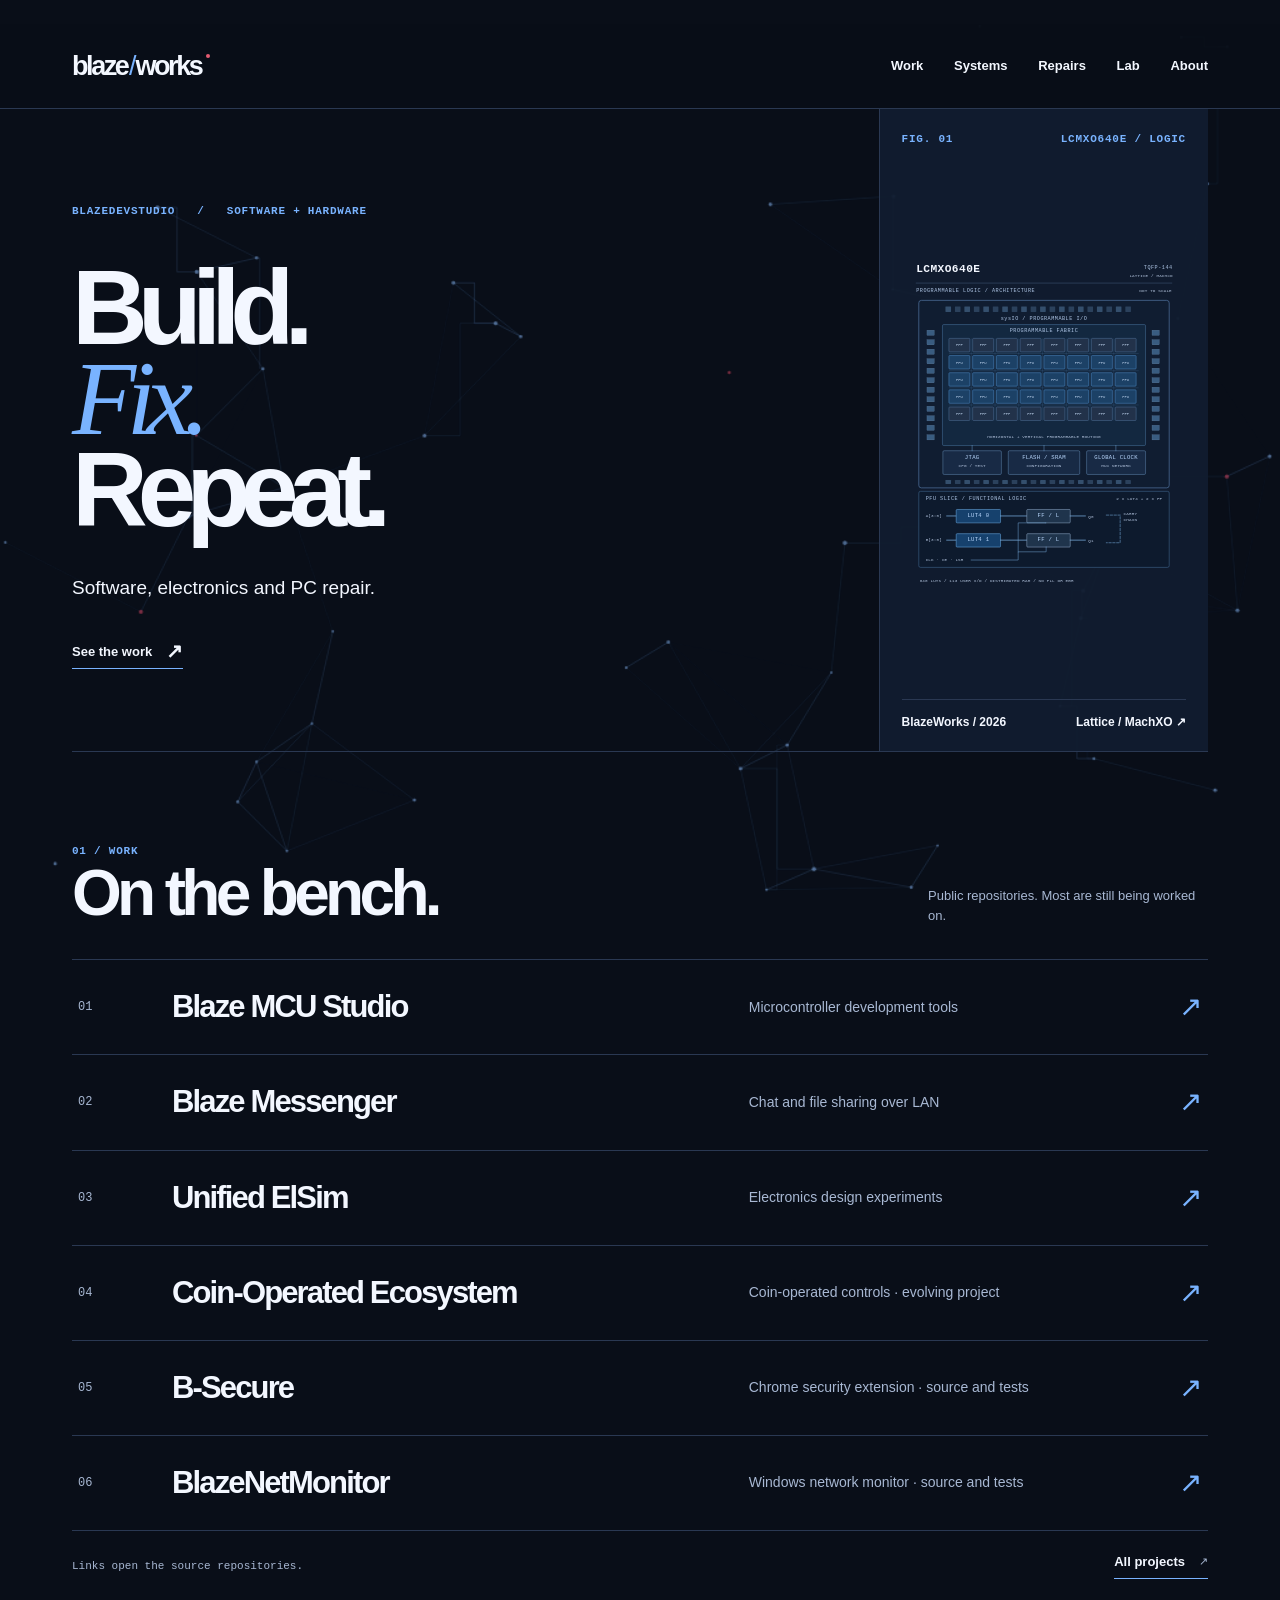
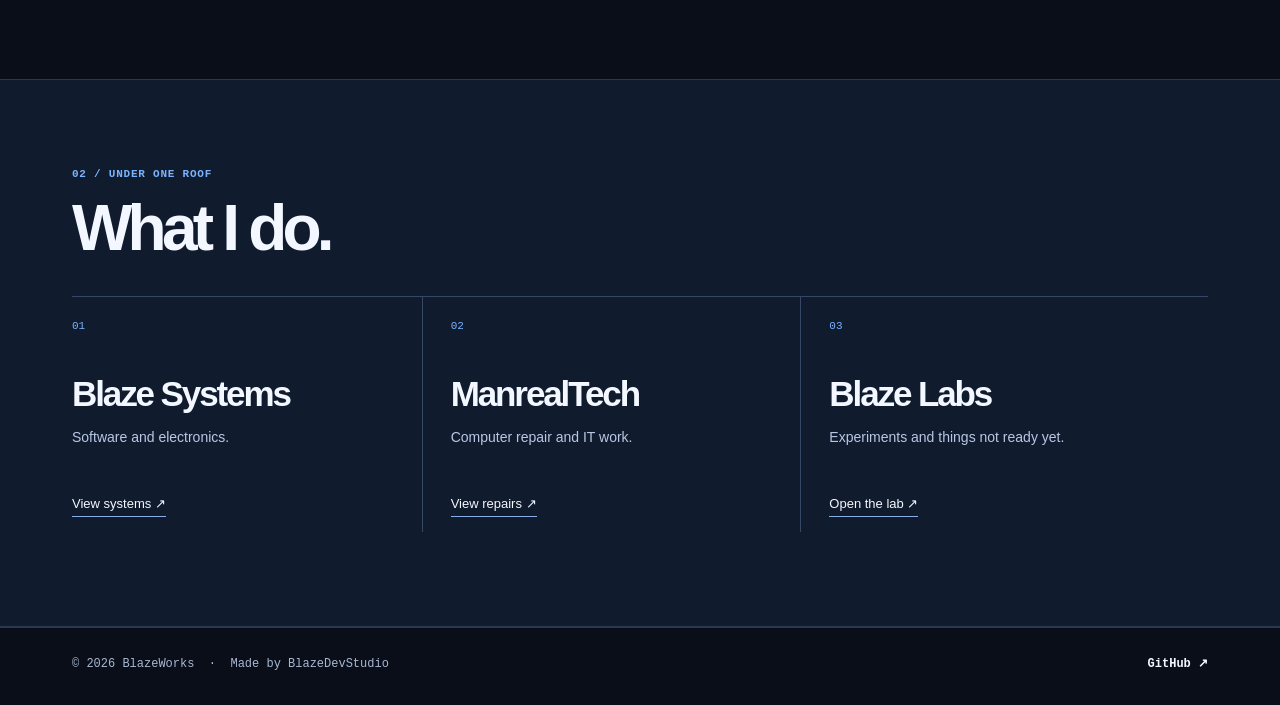
==== commit 9677ce72: "perf(site): serve single compact CSS bundle while preserving editable source layers" ====
--- a/index.html
+++ b/index.html
@@ -9,7 +9,7 @@
       BlazeWorks
     </title>
     <link rel="icon" href="./favicon.svg" type="image/svg+xml">
-    <link rel="stylesheet" href="./assets/style.css">
+    <link rel="stylesheet" href="./assets/site.min.css">
     <script src="./assets/circuit.js" defer>
     </script>
   </head>
--- a/assets/site.min.css
+++ b/assets/site.min.css
@@ -0,0 +1,2 @@
+/* Generated from assets/css/* by python scripts/build_assets.py; edit sources, not this file. */
+:root{color-scheme:dark;--paper:#090E18;--ink:#F3F7FF;--soft:#A8B8D3;--rule:#2A3852;--accent:#79B3FF;--accent-hover:#B5D6FF;--signal:#E45B72;--panel:#111D30;--panel-hover:#16233A;--frame:1136px}*{box-sizing:border-box}html{scroll-behavior:smooth}body{margin:0;background:var(--paper);color:var(--ink);font:16px/1.5 Arial,Helvetica,sans-serif;-webkit-font-smoothing:antialiased}a{color:inherit;text-decoration:none}a:focus-visible{outline:2px solid var(--accent);outline-offset:5px}button{font:inherit}.skip{position:absolute;left:-9999px;top:0;background:var(--accent);color:#090E18;z-index:10;padding:12px}.skip:focus{left:0}.container{width:min(var(--frame),calc(100% - 56px));margin:auto}.site-header{border-bottom:1px solid var(--rule);background:var(--paper)}.header-inner{display:flex;align-items:center;justify-content:space-between;min-height:84px;gap:24px}.wordmark{font-size:27px;font-weight:850;letter-spacing:-.09em;white-space:nowrap;line-height:1}.wordmark .mark{font-weight:400;color:var(--accent);margin:0 .055em}.wordmark::after{content:"";display:inline-block;width:4px;height:4px;background:var(--signal);border-radius:50%;margin:1px 0 0 5px;vertical-align:top}.nav{display:flex;gap:clamp(14px,2.4vw,35px);align-items:center;flex-wrap:wrap}.nav a{font-size:13px;font-weight:700;position:relative}.nav a[aria-current=page]:after,.nav a:hover:after{content:"";height:2px;background:var(--accent);position:absolute;left:0;right:0;bottom:-8px}.nav a.external:after{display:none}.nav a.external{border-bottom:1px solid currentColor;padding-bottom:3px}.kicker,.overline,.meta,.eyebrow,.folio,.footlabel{font-family:ui-monospace,SFMono-Regular,Consolas,"Liberation Mono",monospace;font-size:11px;font-weight:600;letter-spacing:.07em;text-transform:uppercase}.kicker{color:var(--soft)}.hero{min-height:620px;display:grid;grid-template-columns:1.42fr .58fr;border-bottom:1px solid var(--rule)}.hero-copy{padding:88px 25px 82px 0;display:flex;flex-direction:column;justify-content:space-between;align-items:start}.hero h1{margin:42px 0 40px;font-size:clamp(68px,8.2vw,134px);line-height:.86;letter-spacing:-.095em;font-weight:800}.hero h1 em{font-family:Georgia,"Times New Roman",serif;font-weight:400;letter-spacing:-.09em;color:var(--accent)}.hero-sub{font-size:19px;max-width:395px;line-height:1.4;margin:0}.underlined{border-bottom:2px solid var(--accent);padding-bottom:2px}.hero-meta{display:flex;gap:16px;align-items:center;margin-top:40px}.text-link{display:inline-flex;gap:14px;align-items:center;font-size:13px;font-weight:750;border-bottom:1px solid var(--accent);padding-bottom:7px}.text-link:hover{border-color:var(--accent-hover);color:var(--accent-hover)}.arrow{font-size:20px;line-height:1}.hero-aside{position:relative;border-left:1px solid var(--rule);background:var(--panel);padding:22px 22px 20px;display:flex;flex-direction:column;justify-content:space-between;overflow:hidden;min-width:0}.hero-aside .folio{display:flex;justify-content:space-between}.artwork{width:100%;max-width:335px;align-self:center;display:block;color:#9FC4FF}.aside-caption{display:flex;justify-content:space-between;align-items:end;gap:8px;font-size:12px;font-weight:700;border-top:1px solid var(--rule);padding-top:13px}.aside-caption span:last-child{color:var(--soft);font-weight:400}.section{padding:85px 0 100px}.section-header{display:flex;align-items:end;justify-content:space-between;gap:24px;margin-bottom:34px}.section-heading{margin:0;font-size:clamp(38px,5.5vw,64px);line-height:1;letter-spacing:-.073em}.section-note{font-size:13px;color:var(--soft);max-width:280px;margin:0}.work-list{border-top:1px solid var(--rule)}.work-row{display:grid;grid-template-columns:80px minmax(0,1.1fr) minmax(0,.8fr) 30px;align-items:center;gap:14px;border-bottom:1px solid var(--rule);padding:30px 6px;transition:background .15s ease}.work-row:hover{background:var(--panel-hover)}.work-row:hover h3{color:var(--accent-hover)}.work-row .number{font:12px ui-monospace,SFMono-Regular,Consolas,monospace;color:var(--soft)}.work-row h3{margin:0;font-size:clamp(22px,2.5vw,31px);letter-spacing:-.06em;line-height:1.1}.work-row p{font-size:14px;color:var(--soft);margin:0}.work-row .go{font-size:28px;line-height:1;text-align:right}.work-row:hover .go{color:var(--accent)}.work-footer{margin-top:21px;display:flex;justify-content:space-between;align-items:center;gap:15px}.work-footer span{font:11px ui-monospace,SFMono-Regular,Consolas,monospace;color:var(--soft)}.studios{background:var(--panel);color:var(--ink);padding:80px 0 94px;border-top:1px solid var(--rule);border-bottom:1px solid var(--rule)}.studios-heading{font-size:clamp(38px,5vw,64px);letter-spacing:-.075em;line-height:1;margin:12px 0 36px}.studio-grid{display:grid;grid-template-columns:repeat(3,1fr);border-top:1px solid #364866}.studio{min-height:235px;display:flex;flex-direction:column;border-right:1px solid #364866;padding:23px 32px 15px 0;margin-right:28px}.studio:last-child{border:0;margin-right:0}.studio-num{font:11px ui-monospace,SFMono-Regular,Consolas,monospace;color:#A6B9DC}.studio h3{margin:36px 0 6px;font-size:clamp(25px,3vw,35px);letter-spacing:-.06em}.studio p{margin:0 0 20px;color:#B8C8E4;font-size:14px}.studio a{margin-top:auto;font-size:13px;border-bottom:1px solid #87ADE7;width:fit-content;padding-bottom:3px}.studio a:hover{color:var(--accent-hover);border-color:var(--accent-hover)}.note-strip{padding:42px 0 50px;border-bottom:1px solid var(--rule)}.note-strip .container{display:flex;align-items:start;gap:36px;justify-content:space-between}.note-strip p{font-family:Georgia,serif;font-size:clamp(23px,3vw,35px);line-height:1.24;letter-spacing:-.035em;margin:0;max-width:700px}.site-footer{padding:28px 0 35px}.footer-inner{display:flex;justify-content:space-between;align-items:center;gap:24px}.footer-inner small,.footer-inner a{font:12px ui-monospace,SFMono-Regular,Consolas,monospace;color:var(--soft)}.footer-inner a{color:var(--ink);font-weight:bold}.inner-hero{padding:76px 0 65px;min-height:355px;display:flex;flex-direction:column;justify-content:space-between;border-bottom:1px solid var(--rule)}.inner-hero h1{font-size:clamp(60px,10vw,132px);line-height:.9;letter-spacing:-.09em;margin:24px 0 25px}.inner-hero .intro{font-size:18px;max-width:520px;margin:0}.inner-hero .back{font:12px ui-monospace,SFMono-Regular,Consolas,monospace;color:var(--soft)}.inner-hero .back a{border-bottom:1px solid var(--accent);color:var(--ink)}.inner-section{padding:62px 0 105px}.two-col{display:grid;grid-template-columns:200px 1fr;gap:40px}.inner-section .section-heading{font-size:clamp(32px,4vw,49px);margin:0 0 30px}.fact-row{display:grid;grid-template-columns:minmax(150px,.6fr) minmax(0,1fr);gap:25px;padding:22px 0;border-top:1px solid var(--rule);font-size:14px}.fact-row strong{font-size:19px;letter-spacing:-.04em}.fact-row span{color:var(--soft)}.fact-row:last-child{border-bottom:1px solid var(--rule)}.small-note{margin:22px 0 0;font-size:12px;color:var(--soft)}.editorial{font:clamp(22px,3vw,33px)/1.35 Georgia,"Times New Roman",serif;max-width:700px;margin:0}.editorial strong{font-family:Arial,Helvetica,sans-serif;font-weight:800}.about-stack{max-width:850px}.about-stack p{font-size:clamp(21px,3vw,30px);line-height:1.33;letter-spacing:-.045em;margin:0 0 24px}.about-stack p.small{font-size:15px;letter-spacing:0;color:var(--soft);max-width:560px}@media(max-width:850px){.hero{min-height:540px;grid-template-columns:1.1fr .9fr}.hero h1{font-size:clamp(56px,9.3vw,90px)}.hero-copy{padding-top:58px}.work-row{grid-template-columns:47px minmax(0,1fr) minmax(0,.8fr) 22px}}@media(max-width:680px){.container{width:min(var(--frame),calc(100% - 36px))}.header-inner{min-height:88px;flex-direction:column;align-items:flex-start;justify-content:center;gap:14px;padding:16px 0}.wordmark{font-size:25px}.nav{gap:18px}.nav a{font-size:12px}.hero{display:block;min-height:0}.hero-copy{padding:64px 0 56px}.hero h1{font-size:clamp(66px,15vw,106px);margin:35px 0}.hero-sub{font-size:17px}.hero-aside{min-height:215px;border-left:0;border-top:1px solid var(--rule);padding:14px;display:grid;grid-template-columns:1fr 1fr;gap:8px;align-items:center}.artwork{max-width:150px;max-height:180px;margin:auto}.hero-aside .folio{flex-direction:column;gap:5px}.aside-caption{flex-direction:column;align-items:flex-start;border-top:0;padding:0}.section{padding:56px 0 70px}.section-header{align-items:start;flex-direction:column;gap:10px}.work-row{grid-template-columns:28px 1fr 24px;gap:10px;padding:22px 4px}.work-row p{grid-column:2;font-size:13px;grid-row:2}.work-row .go{grid-column:3;grid-row:1}.work-row h3{font-size:25px}.work-footer{align-items:start;flex-direction:column}.studios{padding:57px 0 70px}.studio-grid{display:block}.studio{border:0;border-bottom:1px solid #364866;margin:0;min-height:0;padding:17px 0 24px}.studio h3{margin:12px 0 5px}.studio p{margin-bottom:12px}.note-strip{padding:32px 0}.note-strip .container{flex-direction:column;gap:14px}.footer-inner{align-items:start;flex-direction:column;gap:9px}.inner-hero{min-height:330px;padding:55px 0 42px}.inner-hero h1{font-size:clamp(57px,12vw,90px)}.inner-hero .intro{font-size:17px}.inner-section{padding:45px 0 75px}.two-col{display:block}.two-col>.overline{display:block;margin-bottom:26px}.fact-row{grid-template-columns:1fr;gap:6px;padding:18px 0}}@media(prefers-reduced-motion:reduce){html{scroll-behavior:auto}.work-row{transition:none}}.kicker,.folio,.studio-num,.overline{color:var(--accent)}.nav a:hover,.nav a[aria-current=page]{color:var(--accent-hover)}.work-row .go{color:var(--accent)}.site-footer{border-top:1px solid var(--rule)}::selection{background:#2C60AA;color:#FFFFFF}.circuit-field{position:fixed;inset:0;width:100%;height:100%;z-index:0;pointer-events:none;opacity:.94}body>:not(.circuit-field){position:relative;z-index:1}.site-header{background:rgba(9,14,24,.95)}.hero-aside,.studios{background:rgba(17,29,48,.95)}@media(max-width:680px){.circuit-field{opacity:.79}}@media print{.circuit-field{display:none}}.brand-emblem{display:block;align-self:center;width:min(100%,320px);max-height:350px;height:auto;object-fit:contain}@media(max-width:680px){.brand-emblem{max-width:175px;max-height:185px}}.chip-diagram-link{display:block;align-self:center;width:100%;max-width:335px;outline-offset:5px}.chip-diagram{display:block;width:100%;height:auto;max-height:380px;object-fit:contain}.chip-diagram-link:hover .chip-diagram{filter:brightness(1.09)}.aside-caption a:hover{color:var(--accent-hover)}@media(max-width:680px){.chip-diagram-link{max-width:175px}.chip-diagram{max-height:196px}}.resume-hero{display:grid;grid-template-columns:minmax(0,1.65fr) minmax(260px,.65fr);gap:6%;min-height:610px;border-bottom:1px solid var(--rule);padding-top:67px;padding-bottom:74px}.resume-hero .back{font:12px ui-monospace,SFMono-Regular,Consolas,monospace;color:var(--soft);margin-bottom:55px}.resume-hero .back a{color:var(--ink);border-bottom:1px solid var(--accent)}.resume-hero h1{font-size:clamp(70px,9vw,126px);line-height:.9;letter-spacing:-.085em;margin:22px 0 30px}.resume-hero h1 em{font-family:Georgia,"Times New Roman",serif;color:var(--accent);font-weight:400;letter-spacing:-.08em}.resume-lead{font-size:clamp(21px,2.5vw,30px);line-height:1.25;letter-spacing:-.04em;margin:0 0 19px;font-weight:700;max-width:630px}.resume-intro{font-size:16px;color:var(--soft);line-height:1.75;max-width:640px;margin:0 0 30px}.resume-actions{display:flex;flex-wrap:wrap;gap:26px;align-items:center}.resume-print{background:transparent;border:0;border-bottom:1px solid var(--rule);color:var(--soft);cursor:pointer;font-size:13px;font-weight:650;padding:0 0 7px}.resume-print:hover{color:var(--accent-hover);border-color:var(--accent)}.resume-print:focus-visible{outline:2px solid var(--accent);outline-offset:4px}.resume-hero-side{align-self:stretch;border-left:1px solid var(--rule);padding:20px 0 9px 30px;display:flex;flex-direction:column;gap:27px}.resume-side-heading,.resume-side-footer,.resume-period,.resume-index,.resume-education-stage{font:11px ui-monospace,SFMono-Regular,Consolas,monospace;letter-spacing:.05em}.resume-side-heading{color:var(--accent)}.resume-stat{border-top:1px solid var(--rule);padding-top:23px}.resume-stat strong{font-size:clamp(43px,5vw,74px);letter-spacing:-.08em;line-height:1;display:block}.resume-stat span{display:block;font-size:13px;line-height:1.6;color:var(--soft);margin-top:10px}.resume-side-footer{margin-top:auto;line-height:1.8;color:var(--soft);border-top:1px solid var(--rule);padding-top:15px}.resume-jump{display:flex;gap:24px;flex-wrap:wrap;border-bottom:1px solid var(--rule);padding:22px 0}.resume-jump a{font:12px ui-monospace,SFMono-Regular,Consolas,monospace;color:var(--soft)}.resume-jump a:hover,.resume-jump a:focus-visible{color:var(--accent-hover)}.resume-section{display:grid;grid-template-columns:190px minmax(0,1fr);gap:52px;padding-top:70px;padding-bottom:72px;border-bottom:1px solid var(--rule);scroll-margin-top:24px}.resume-section-label{padding-top:12px}.resume-section-content h2{font-size:clamp(34px,4.7vw,57px);letter-spacing:-.065em;line-height:1.05;margin:0 0 27px}.resume-prose{max-width:760px}.resume-prose p{font-size:17px;line-height:1.78;margin:0 0 20px}.resume-prose a{color:var(--accent);text-decoration:underline;text-underline-offset:4px;text-decoration-color:var(--rule)}.resume-prose a:hover{color:var(--accent-hover)}.resume-entry{display:grid;grid-template-columns:147px minmax(0,1fr);gap:20px;border-top:1px solid var(--rule);padding:25px 0 28px}.resume-entry:last-child{border-bottom:1px solid var(--rule)}.resume-period{color:var(--accent);padding-top:5px;white-space:normal}.resume-entry h3,.resume-skill-group h3,.resume-education-item h3{font-size:clamp(21px,2.4vw,28px);line-height:1.17;letter-spacing:-.045em;margin:0 0 7px}.resume-entry p{margin:0 0 12px;color:var(--soft);line-height:1.65}.resume-entry .resume-place{font:12px ui-monospace,SFMono-Regular,Consolas,monospace;letter-spacing:.02em;color:var(--accent-hover);margin-bottom:15px}.resume-entry ul,.resume-skill-group ul{padding:0;margin:12px 0 0;list-style:none}.resume-entry li{margin:10px 0;padding-left:17px;position:relative;font-size:14px;line-height:1.67}.resume-entry li:before{content:"—";position:absolute;left:0;color:var(--accent)}.resume-section-note{color:var(--soft);font-size:14px;line-height:1.65;margin:-6px 0 28px;max-width:630px}.resume-skills{display:grid;grid-template-columns:1fr 1fr;gap:0 32px}.resume-skill-group{border-top:1px solid var(--rule);padding:22px 0 32px}.resume-index{color:var(--accent)}.resume-skill-group h3{font-size:22px;margin:16px 0}.resume-skill-group li{font-size:14px;color:var(--soft);padding:5px 0;line-height:1.5}.resume-education-item{display:grid;grid-template-columns:140px 1fr;gap:25px;padding:25px 0;border-top:1px solid var(--rule)}.resume-education-item:last-child{border-bottom:1px solid var(--rule)}.resume-education-stage{color:var(--accent);padding-top:5px}.resume-education-item p{color:var(--soft);margin:10px 0 0;font-size:14px;line-height:1.65}.resume-education-note{font-size:14px;color:var(--soft);line-height:1.65;margin:22px 0 0}.resume-project-list{border-top:1px solid var(--rule)}.resume-project{display:grid;grid-template-columns:32px minmax(0,1fr) 140px 22px;gap:16px;align-items:center;padding:22px 8px;border-bottom:1px solid var(--rule)}.resume-project:hover{background:var(--panel-hover)}.resume-project-main strong{display:block;font-size:21px;letter-spacing:-.04em;line-height:1.2}.resume-project-main small{display:block;font-size:13px;color:var(--soft);line-height:1.6;margin-top:6px}.resume-project-kind{font:11px ui-monospace,SFMono-Regular,Consolas,monospace;color:var(--soft)}.resume-project-arrow{font-size:24px;color:var(--accent)}.resume-more{margin-top:26px}.resume-closer{font-size:19px;line-height:1.7;max-width:690px;margin:0 0 30px}.resume-last{border-bottom:0;padding-bottom:100px}@media(max-width:850px){.resume-hero{grid-template-columns:minmax(0,1.4fr) minmax(205px,.6fr);gap:4%}.resume-hero-side{padding-left:20px}.resume-section{grid-template-columns:140px 1fr;gap:28px}}@media(max-width:680px){.resume-hero{display:block;padding:45px 0 42px;min-height:0}.resume-hero .back{margin-bottom:37px}.resume-hero h1{font-size:clamp(63px,14vw,93px);margin:21px 0}.resume-intro{font-size:15px}.resume-hero-side{margin-top:48px;display:grid;grid-template-columns:1fr 1fr;gap:16px;border-left:0;border-top:1px solid var(--rule);padding:16px 0 0}.resume-side-heading,.resume-side-footer{grid-column:1/-1}.resume-stat{padding-top:16px}.resume-stat strong{font-size:50px}.resume-side-footer{margin-top:0}.resume-jump{gap:17px 20px;padding:18px 0}.resume-section{display:block;padding:48px 0 51px}.resume-section-label{margin-bottom:20px}.resume-section-content h2{font-size:clamp(33px,9vw,47px)}.resume-prose p{font-size:16px}.resume-entry,.resume-education-item{display:block;padding:23px 0}.resume-period,.resume-education-stage{display:block;margin-bottom:11px}.resume-skills{grid-template-columns:1fr;gap:0}.resume-skill-group{padding-bottom:22px}.resume-project{grid-template-columns:25px minmax(0,1fr) 22px;gap:10px}.resume-project-main strong{font-size:19px}.resume-project-kind{grid-column:2;grid-row:2}.resume-project-arrow{grid-column:3;grid-row:1}.resume-last{padding-bottom:70px}}@media print{:root{color-scheme:light;--paper:#fff;--ink:#111;--soft:#444;--rule:#bbb;--accent:#174e99;--accent-hover:#174e99}html,body{background:#fff!important;color:#111!important;font-size:11pt}.site-header,.site-footer,.circuit-field,.resume-print,.resume-jump,.resume-actions,.skip{display:none!important}body>:not(.circuit-field){z-index:auto}.resume-hero,.resume-section{break-inside:auto;padding:20px 0 15px}.resume-hero{min-height:0}.resume-hero h1{font-size:52pt}.resume-hero-side{display:none}.resume-section{grid-template-columns:100px 1fr;gap:20px}.resume-section-content h2{font-size:21pt}.resume-entry,.resume-skill-group,.resume-project,.resume-education-item{break-inside:avoid}.resume-prose p,.resume-entry li{font-size:10pt;line-height:1.45}.resume-project{padding:12px 0}.container{width:100%;max-width:none}@page{size:A4;margin:14mm}}
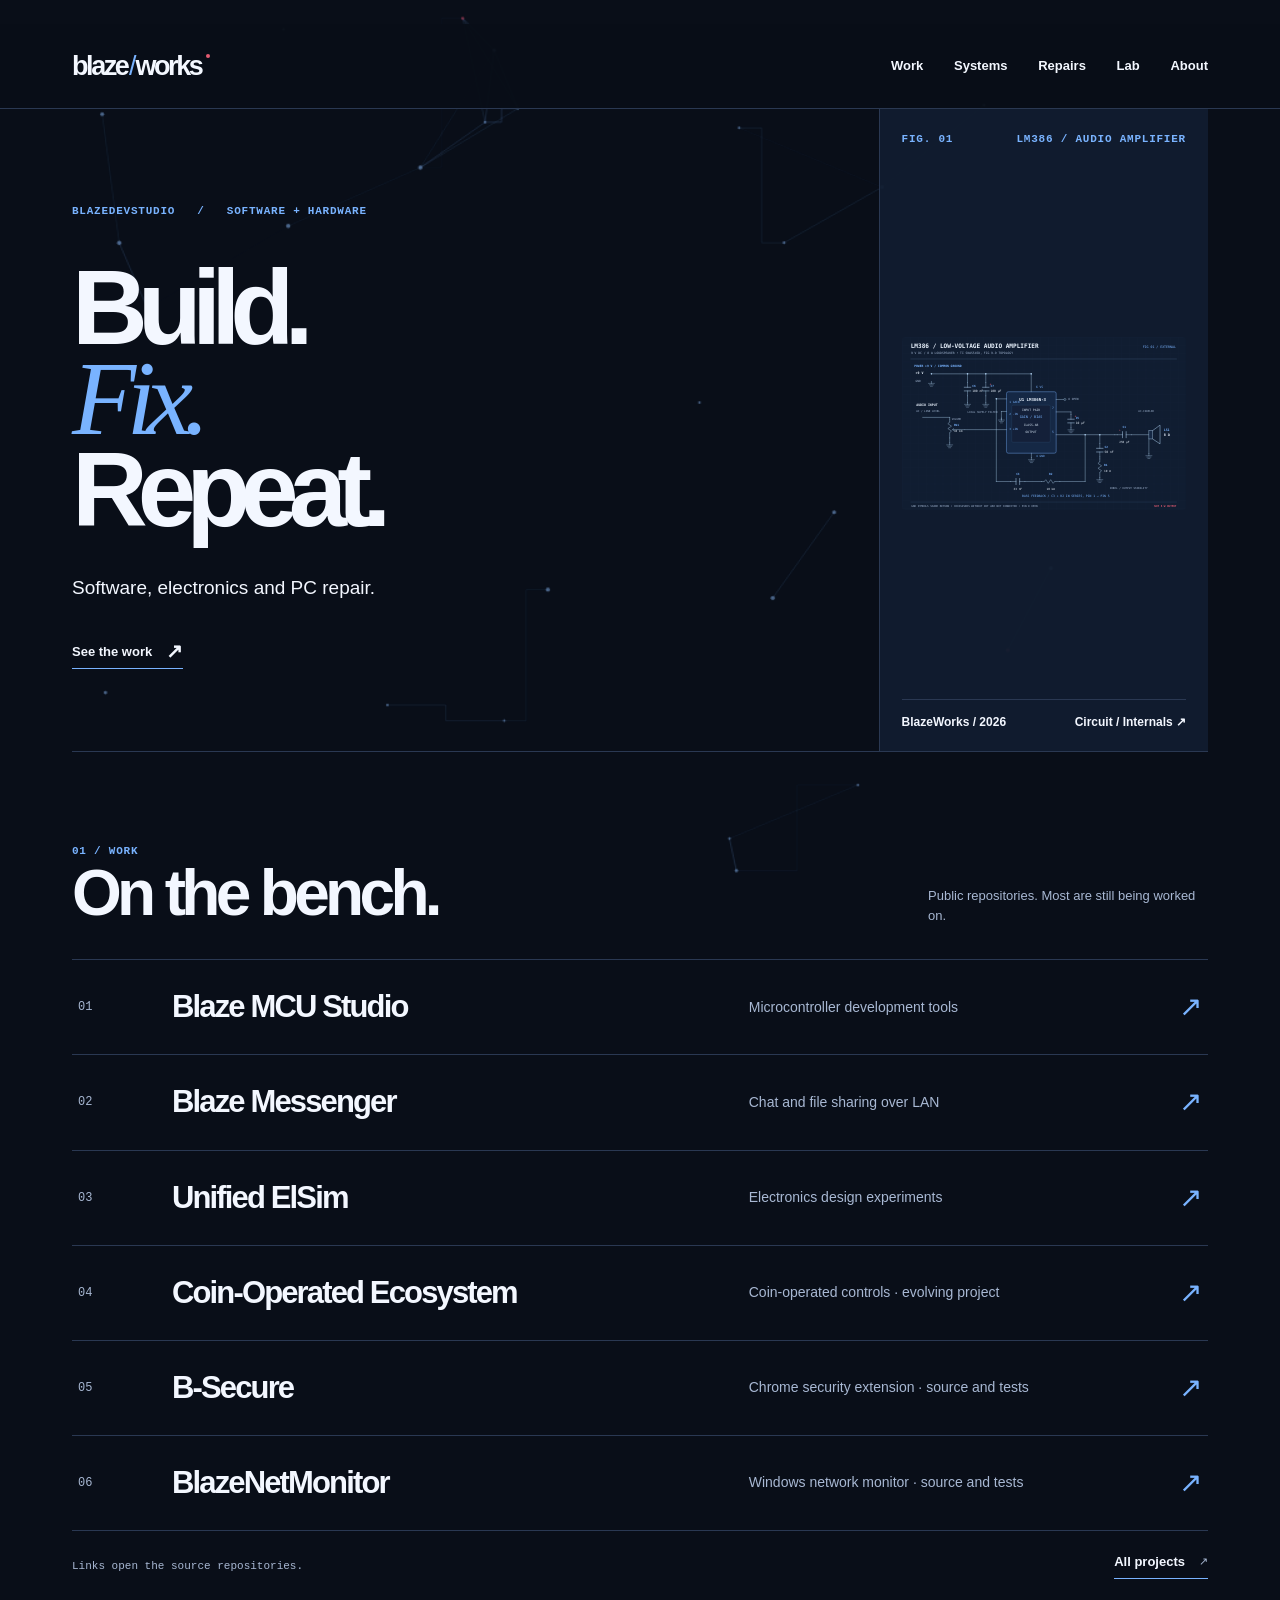
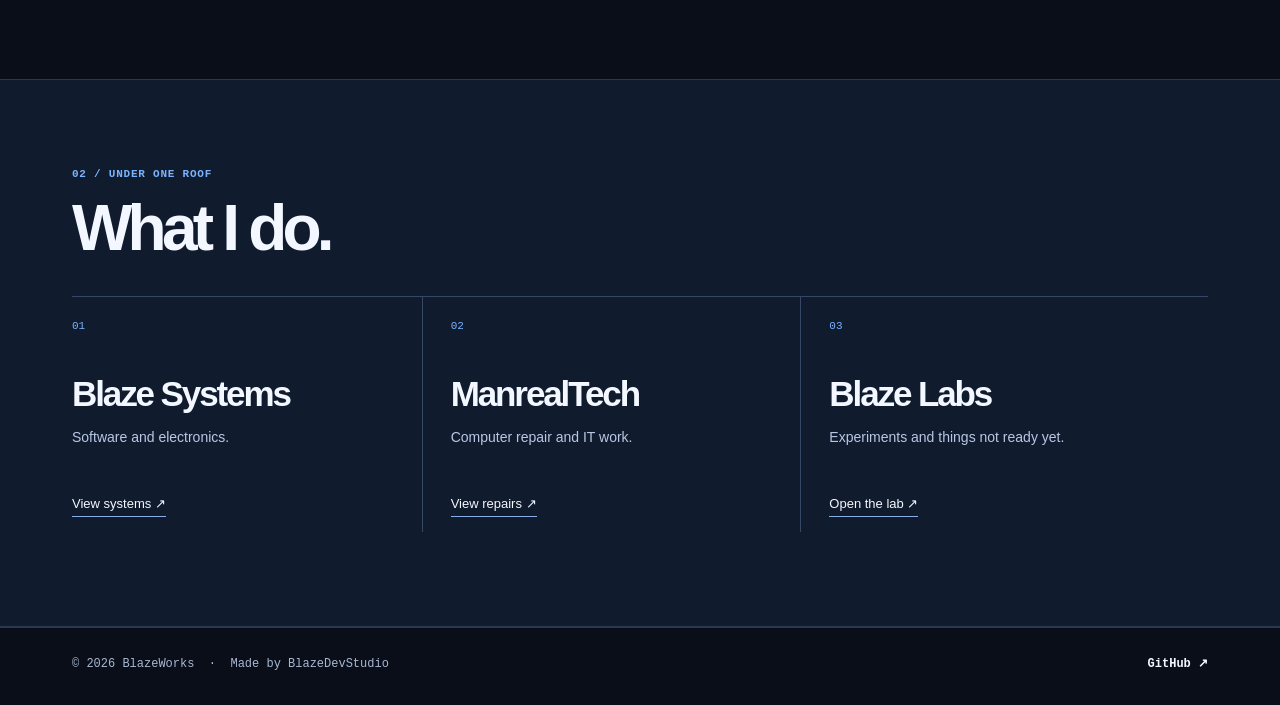
==== commit 7e07e9e0: "site: feature TI-grounded LM386 bass-boost FIG 01 with zoomable circuit and internal reference" ====
--- a/index.html
+++ b/index.html
@@ -41,11 +41,11 @@
         </div>
         <div class="hero-aside">
           <div class="folio">
-            <span>FIG. 01</span><span>LCMXO640E / LOGIC</span>
+            <span>FIG. 01</span><span>LM386 / AUDIO AMPLIFIER</span>
           </div>
-          <a class="chip-diagram-link" href="./assets/diagrams/lcmxo640e-logic-architecture.svg" target="_blank" rel="noopener" aria-label="Open detailed LCMXO640E FPGA internal logic architecture in full resolution" title="Open full-size chip logic diagram"><img class="chip-diagram" src="./assets/diagrams/lcmxo640e-logic-architecture.svg" width="660" height="780" loading="eager" decoding="async" alt="Detailed architectural diagram of the LCMXO640E FPGA showing programmable I/O, PFU and PFF fabric, JTAG, configuration, and two LUT4-to-register paths"></a>
+          <a class="chip-diagram-link" href="./circuits/lm386/" aria-label="Explore the complete LM386 amplifier wiring schematic, internal topology and component list" title="Open the full-size LM386 bass-boost schematic and internal circuit reference"><img class="chip-diagram" src="./assets/diagrams/lm386-bass-boost-reference.svg" width="1400" height="850" loading="eager" decoding="async" alt="LM386 amplifier engineering schematic showing a nine-volt supply, input volume control, bass feedback, output stability network, coupling capacitor and eight-ohm speaker"></a>
           <div class="aside-caption">
-            <span>BlazeWorks / 2026</span><a href="https://www.latticesemi.com/-/media/LatticeSemi/Documents/DataSheets/MachXO23/FPGA-DS-02071-3-3-MachXO-Family-Data-Sheet.ashx?document_id=9922" target="_blank" rel="noopener" title="Official Lattice MachXO datasheet">Lattice / MachXO ↗</a>
+            <span>BlazeWorks / 2026</span><a href="./circuits/lm386/" title="LM386 detailed circuit and manufacturer documentation">Circuit / Internals ↗</a>
           </div>
         </div>
       </section>
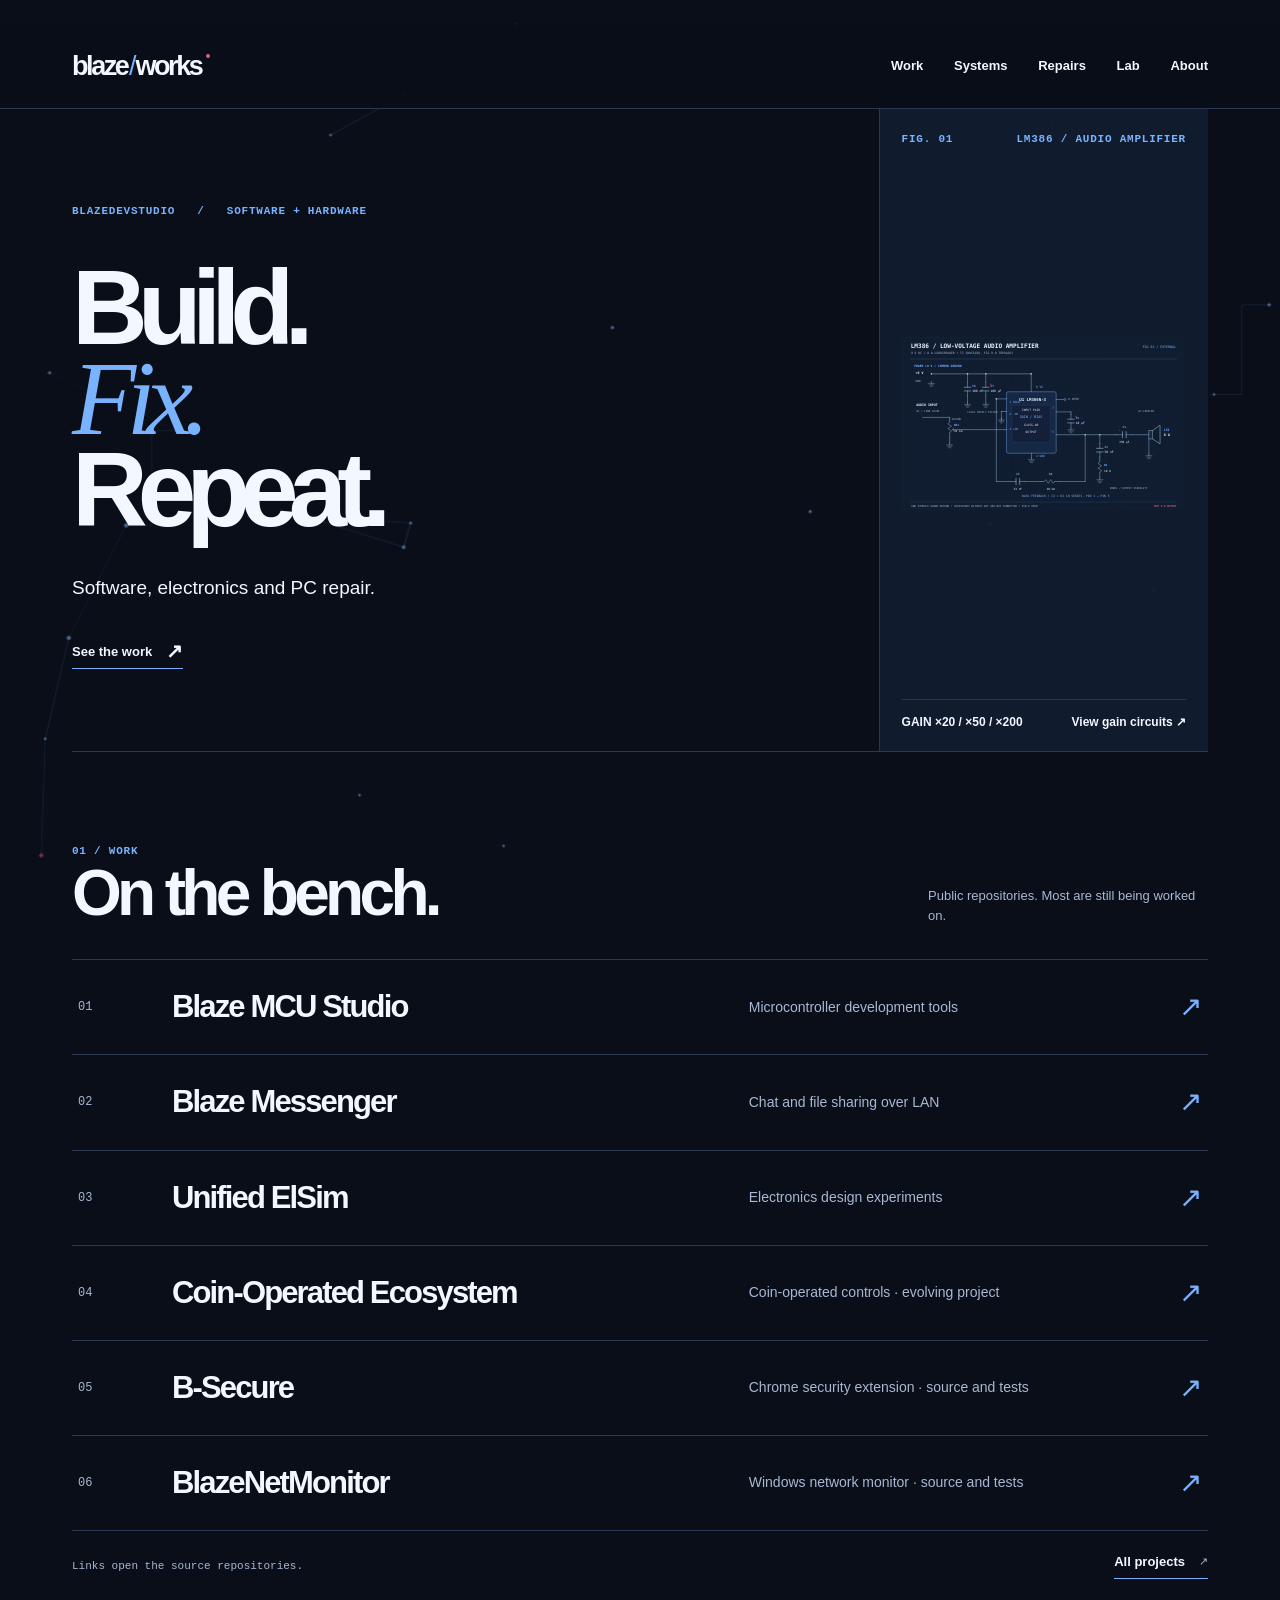
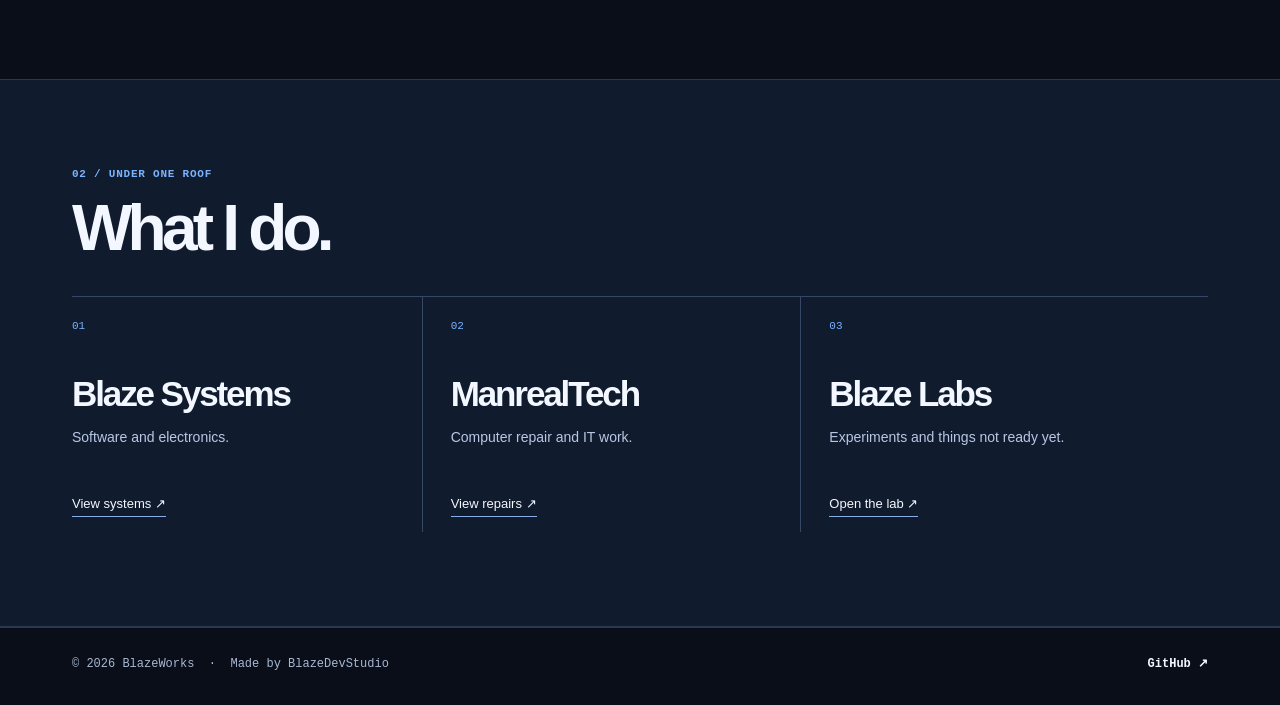
==== commit 2347c8fa: "site: expose LM386 gain circuits in homepage FIG 01 caption" ====
--- a/index.html
+++ b/index.html
@@ -45,7 +45,7 @@
           </div>
           <a class="chip-diagram-link" href="./circuits/lm386/" aria-label="Explore the complete LM386 amplifier wiring schematic, internal topology and component list" title="Open the full-size LM386 bass-boost schematic and internal circuit reference"><img class="chip-diagram" src="./assets/diagrams/lm386-bass-boost-reference.svg" width="1400" height="850" loading="eager" decoding="async" alt="LM386 amplifier engineering schematic showing a nine-volt supply, input volume control, bass feedback, output stability network, coupling capacitor and eight-ohm speaker"></a>
           <div class="aside-caption">
-            <span>BlazeWorks / 2026</span><a href="./circuits/lm386/" title="LM386 detailed circuit and manufacturer documentation">Circuit / Internals ↗</a>
+            <span>GAIN ×20 / ×50 / ×200</span><a href="./circuits/lm386/#gain" title="LM386 gain-control diagrams, internal schematic and manufacturer documentation">View gain circuits ↗</a>
           </div>
         </div>
       </section>
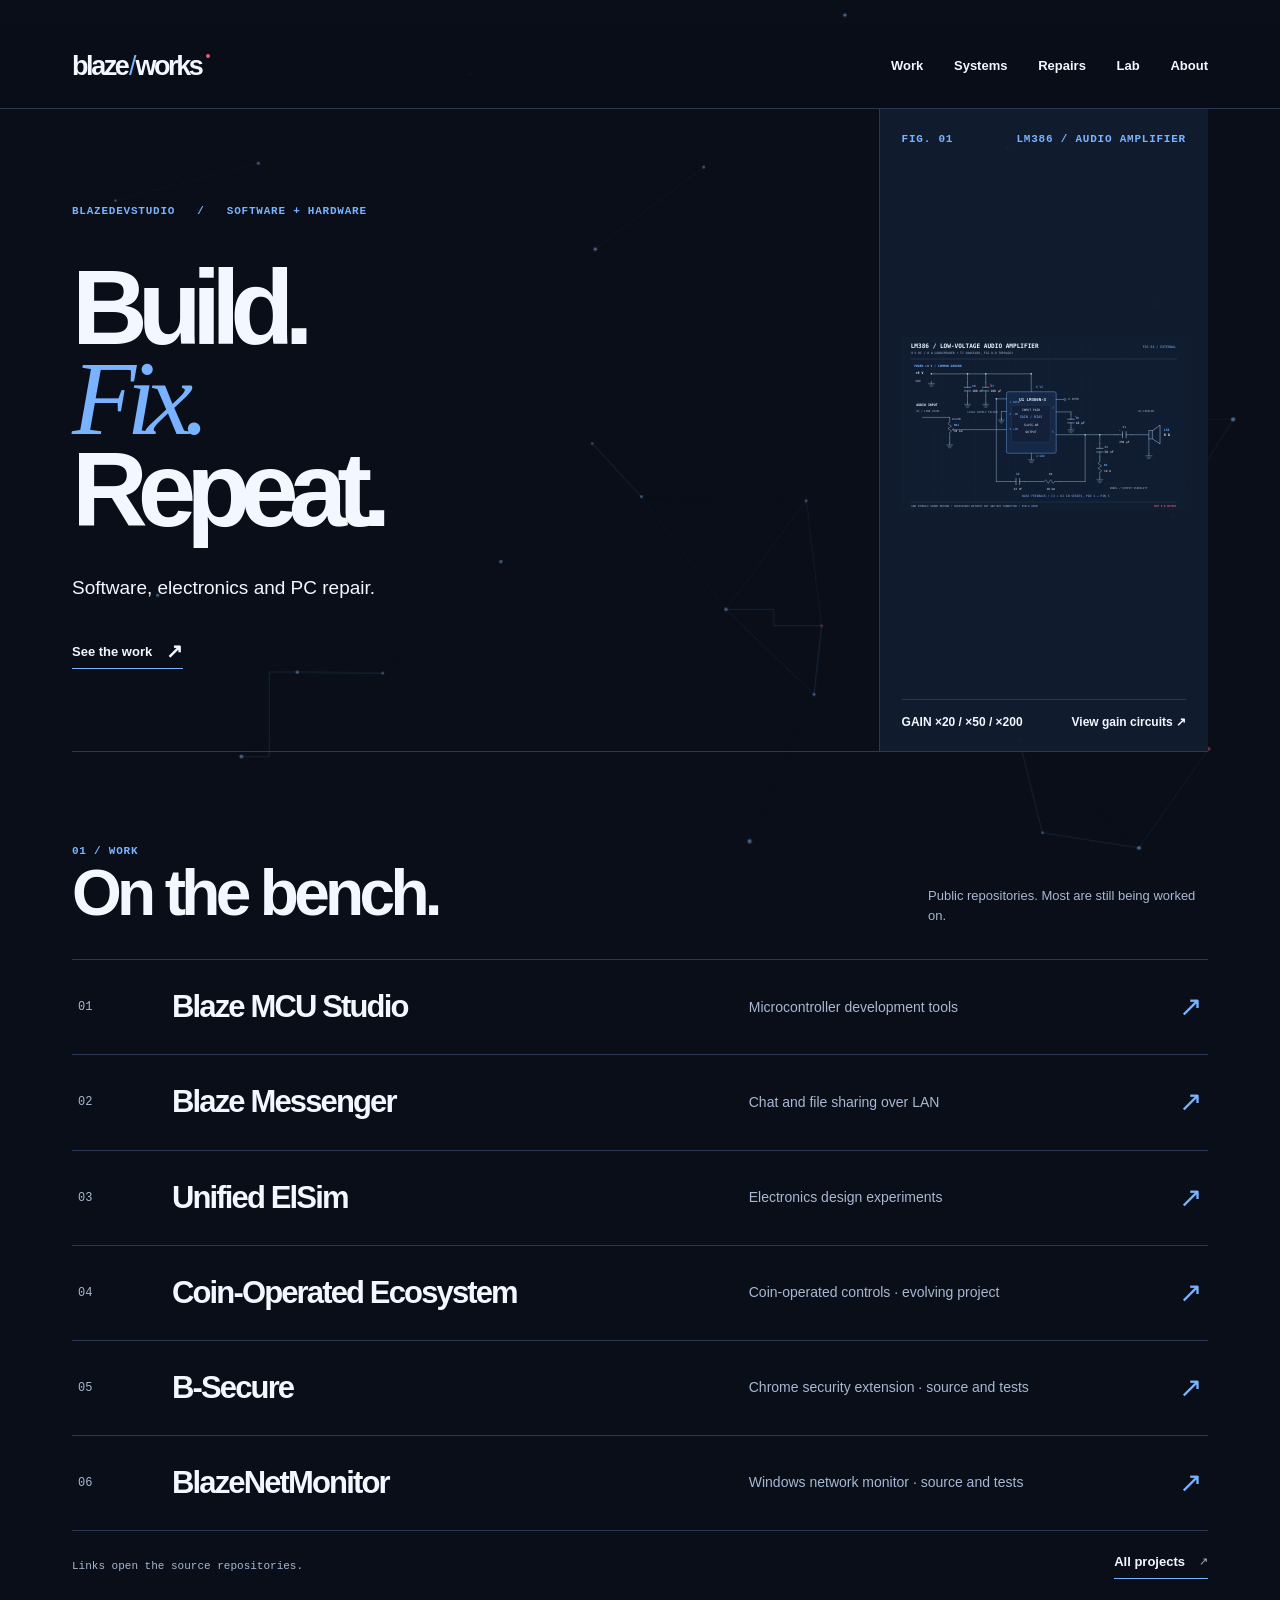
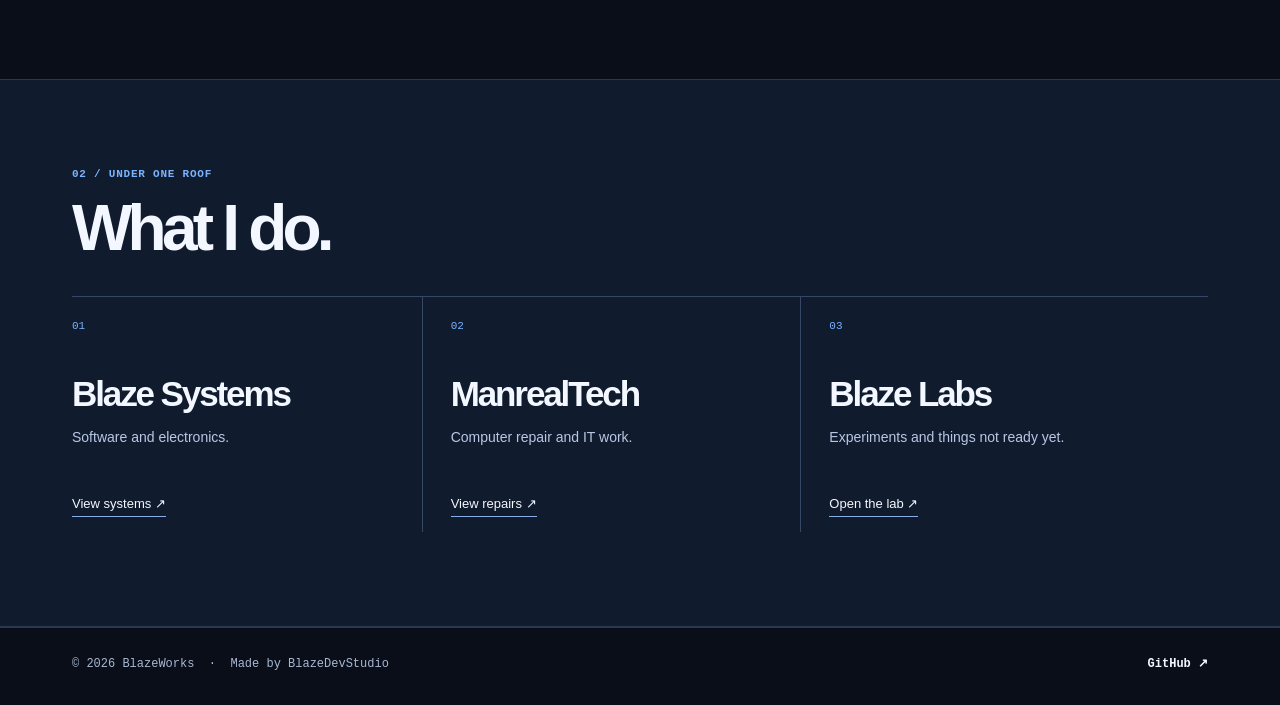
==== commit ad92ce0e: "site: add B Secure page and privacy policy on BlazeWorks" ====
--- a/index.html
+++ b/index.html
@@ -90,7 +90,7 @@
           <p>
             Coin-operated controls · evolving project
           </p>
-          <span class="go" aria-hidden="true">↗</span></a><a class="work-row" href="https://github.com/BlazeDevStudio/B-Secure" aria-label="B-Secure on GitHub"><span class="number">05</span>
+          <span class="go" aria-hidden="true">↗</span></a><a class="work-row" href="./b-secure/" aria-label="B Secure project and privacy policy"><span class="number">05</span>
           <h3>
             B-Secure
           </h3>
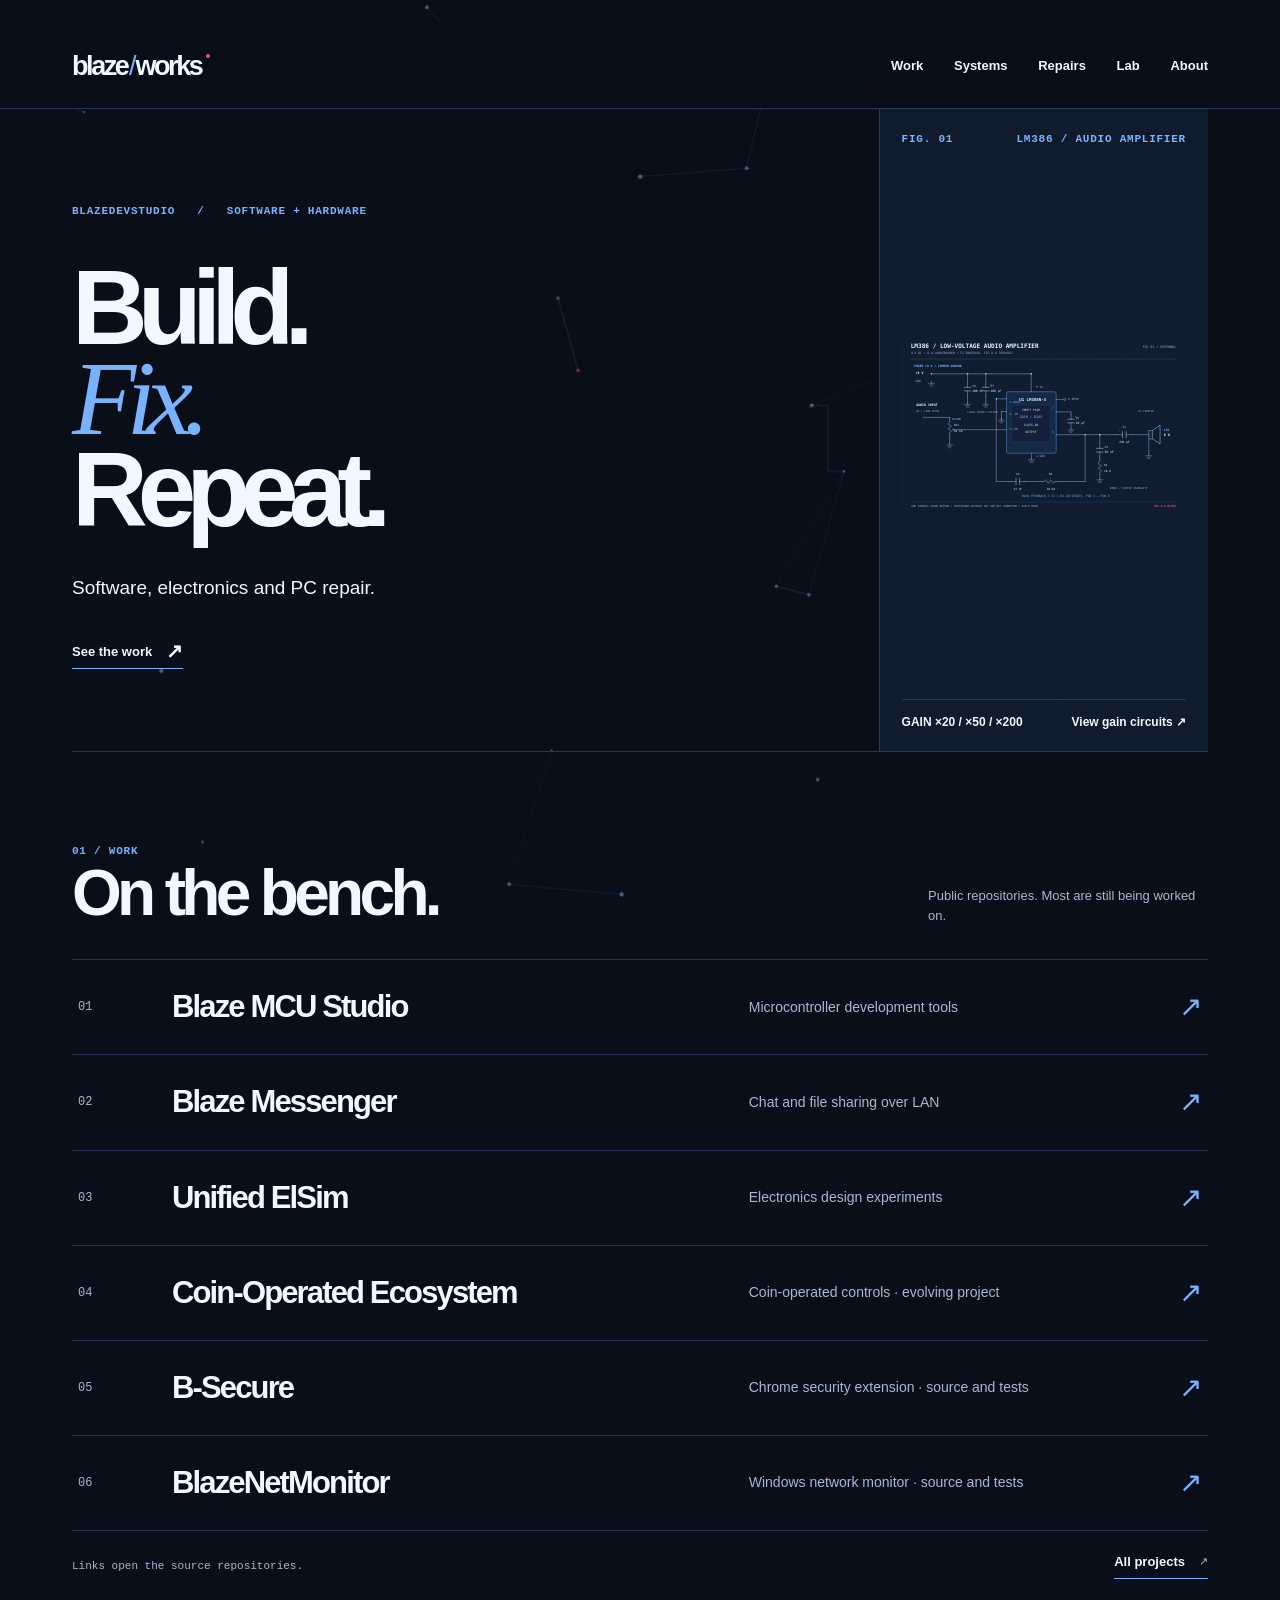
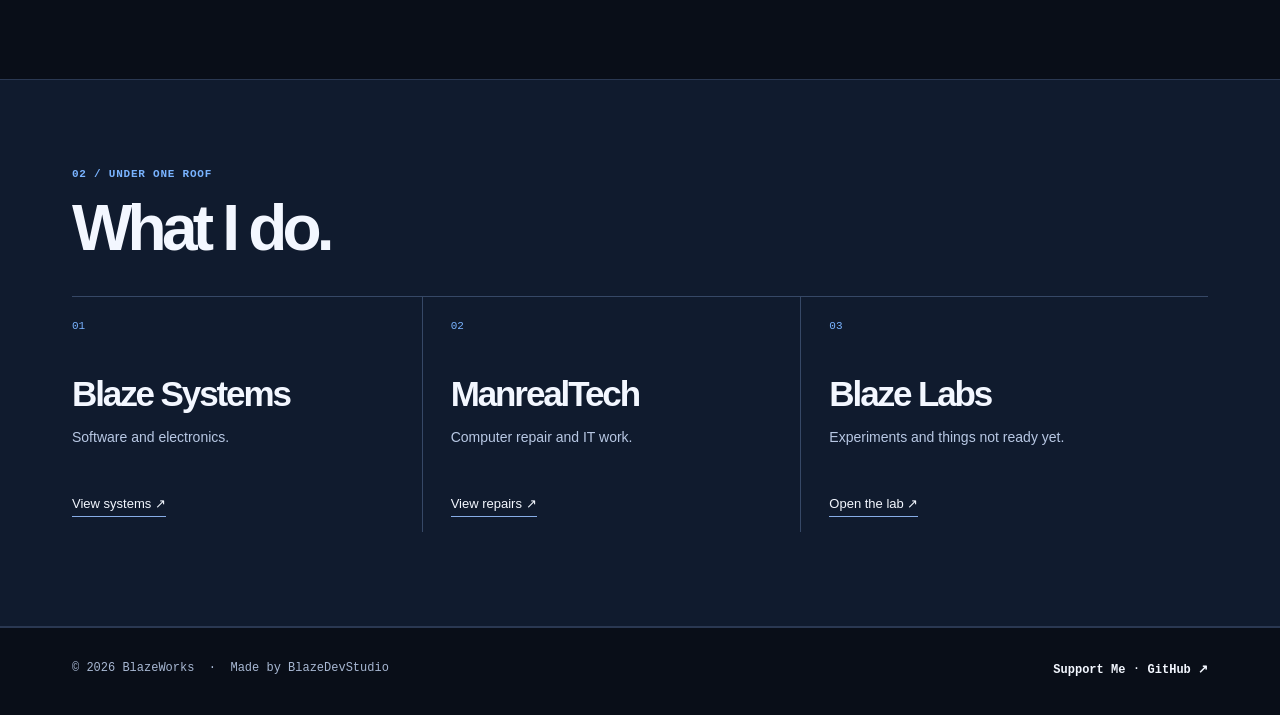
==== commit a54c1faa: "site: add footer-only Support Me page with PayPal QR and email" ====
--- a/index.html
+++ b/index.html
@@ -153,7 +153,7 @@
     </main>
     <footer class="site-footer">
       <div class="container footer-inner">
-        <small>© 2026 BlazeWorks &nbsp;·&nbsp; Made by BlazeDevStudio</small><a href="https://github.com/BlazeDevStudio">GitHub ↗</a>
+        <small>© 2026 BlazeWorks &nbsp;·&nbsp; Made by BlazeDevStudio</small><span><a href="./support/">Support Me</a> &nbsp;·&nbsp; <a href="https://github.com/BlazeDevStudio">GitHub ↗</a></span>
       </div>
     </footer>
   </body>
